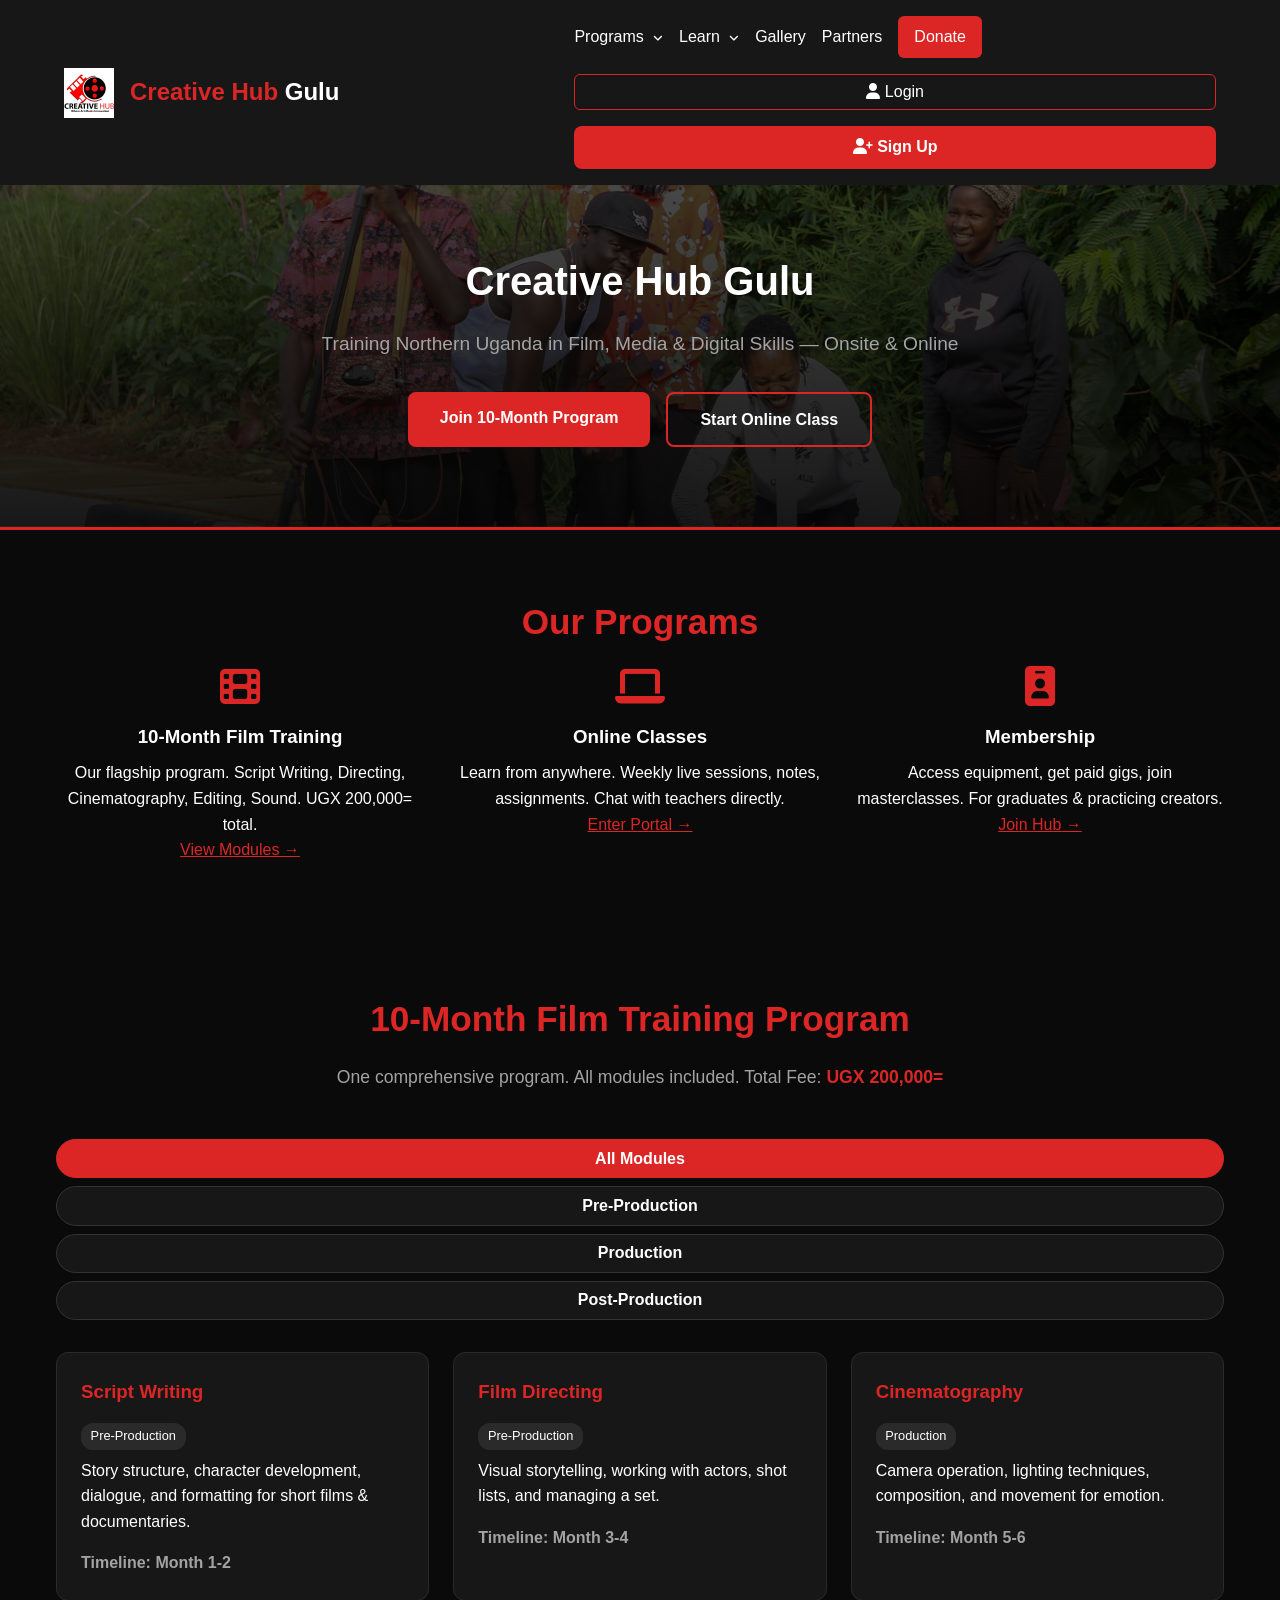
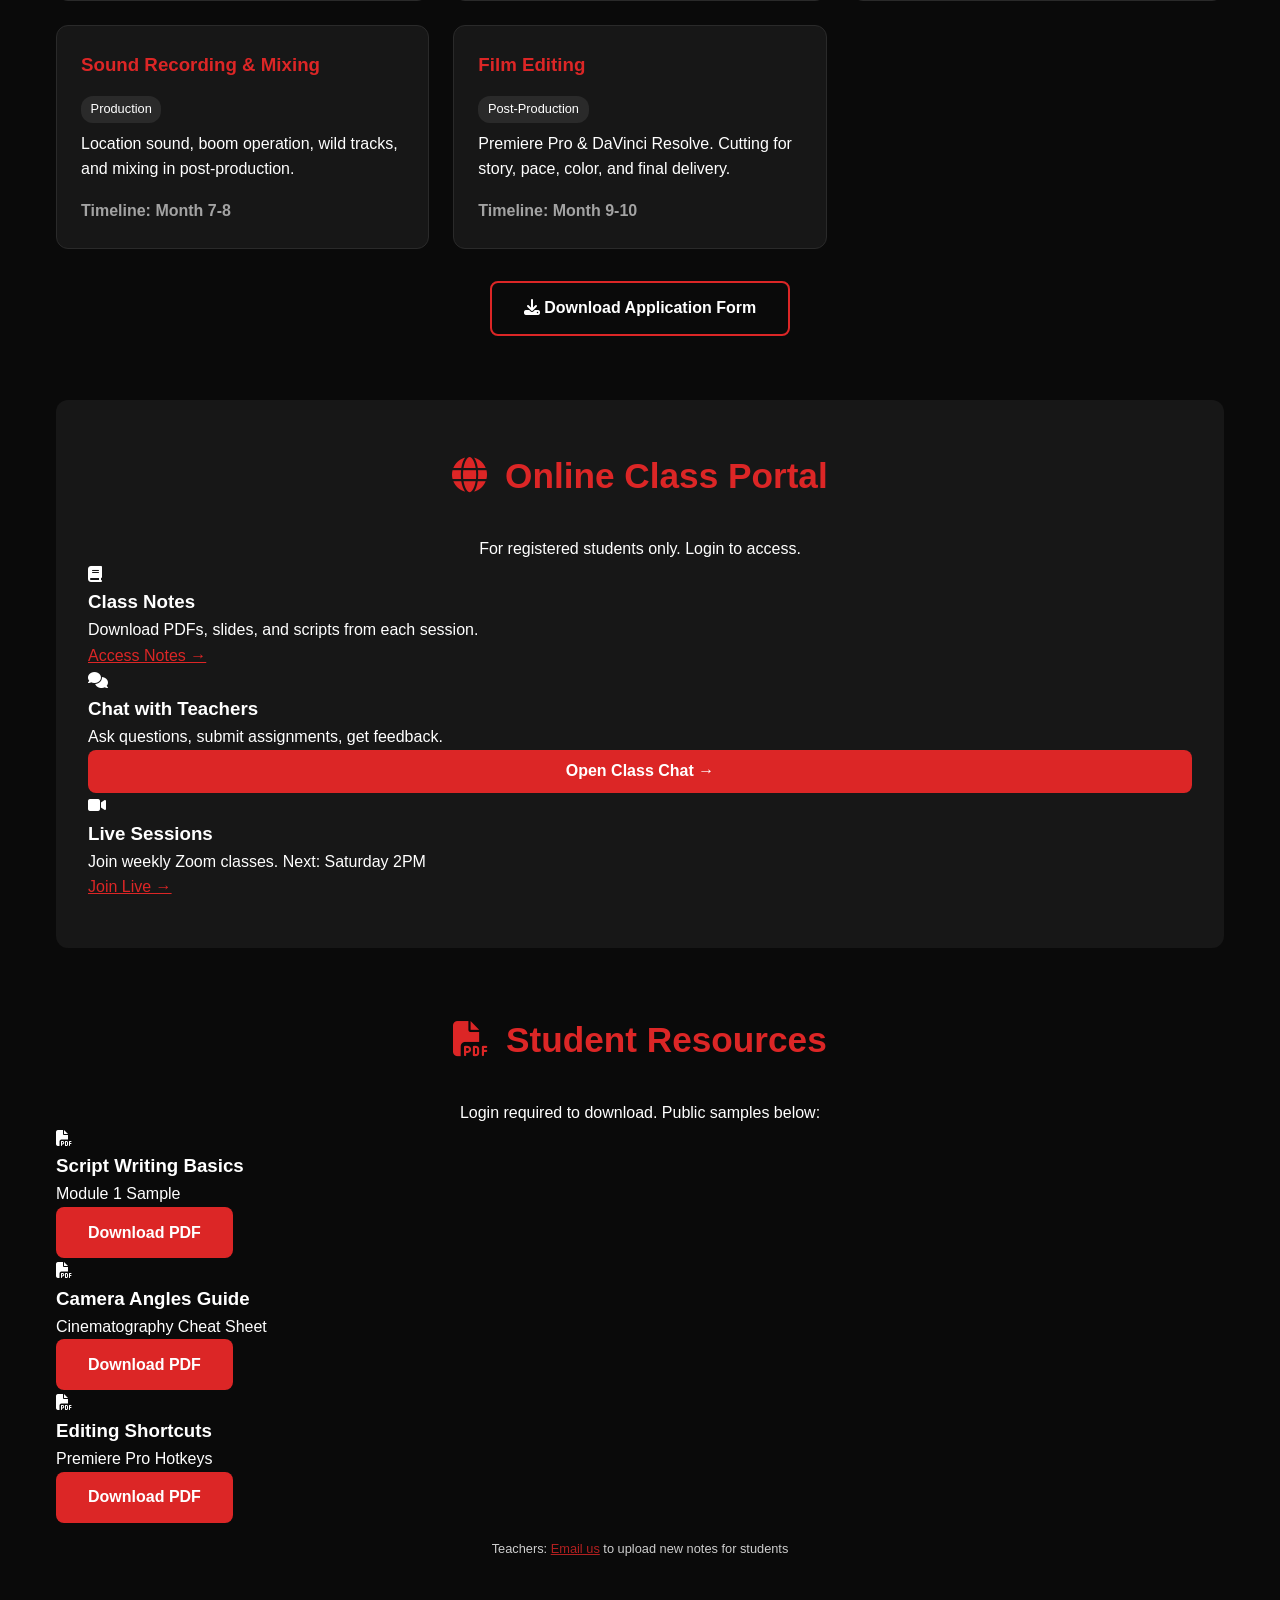
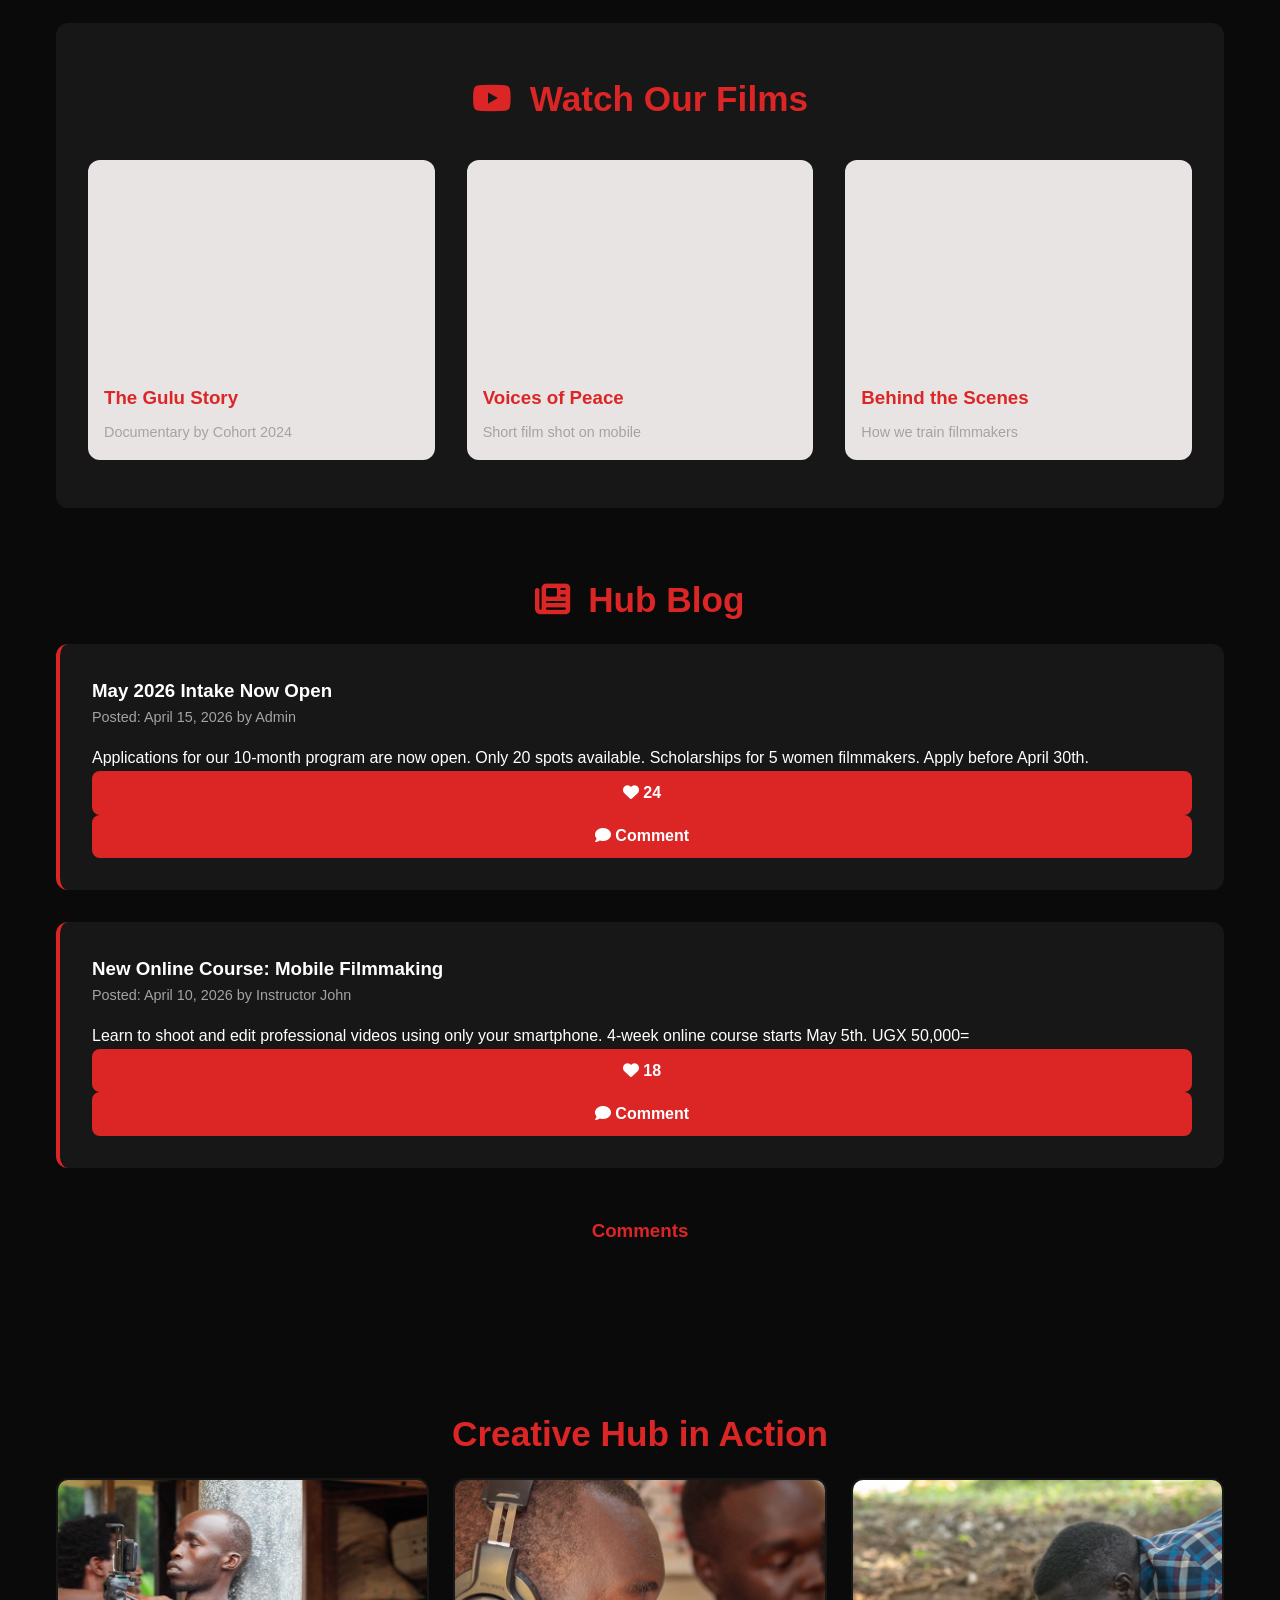
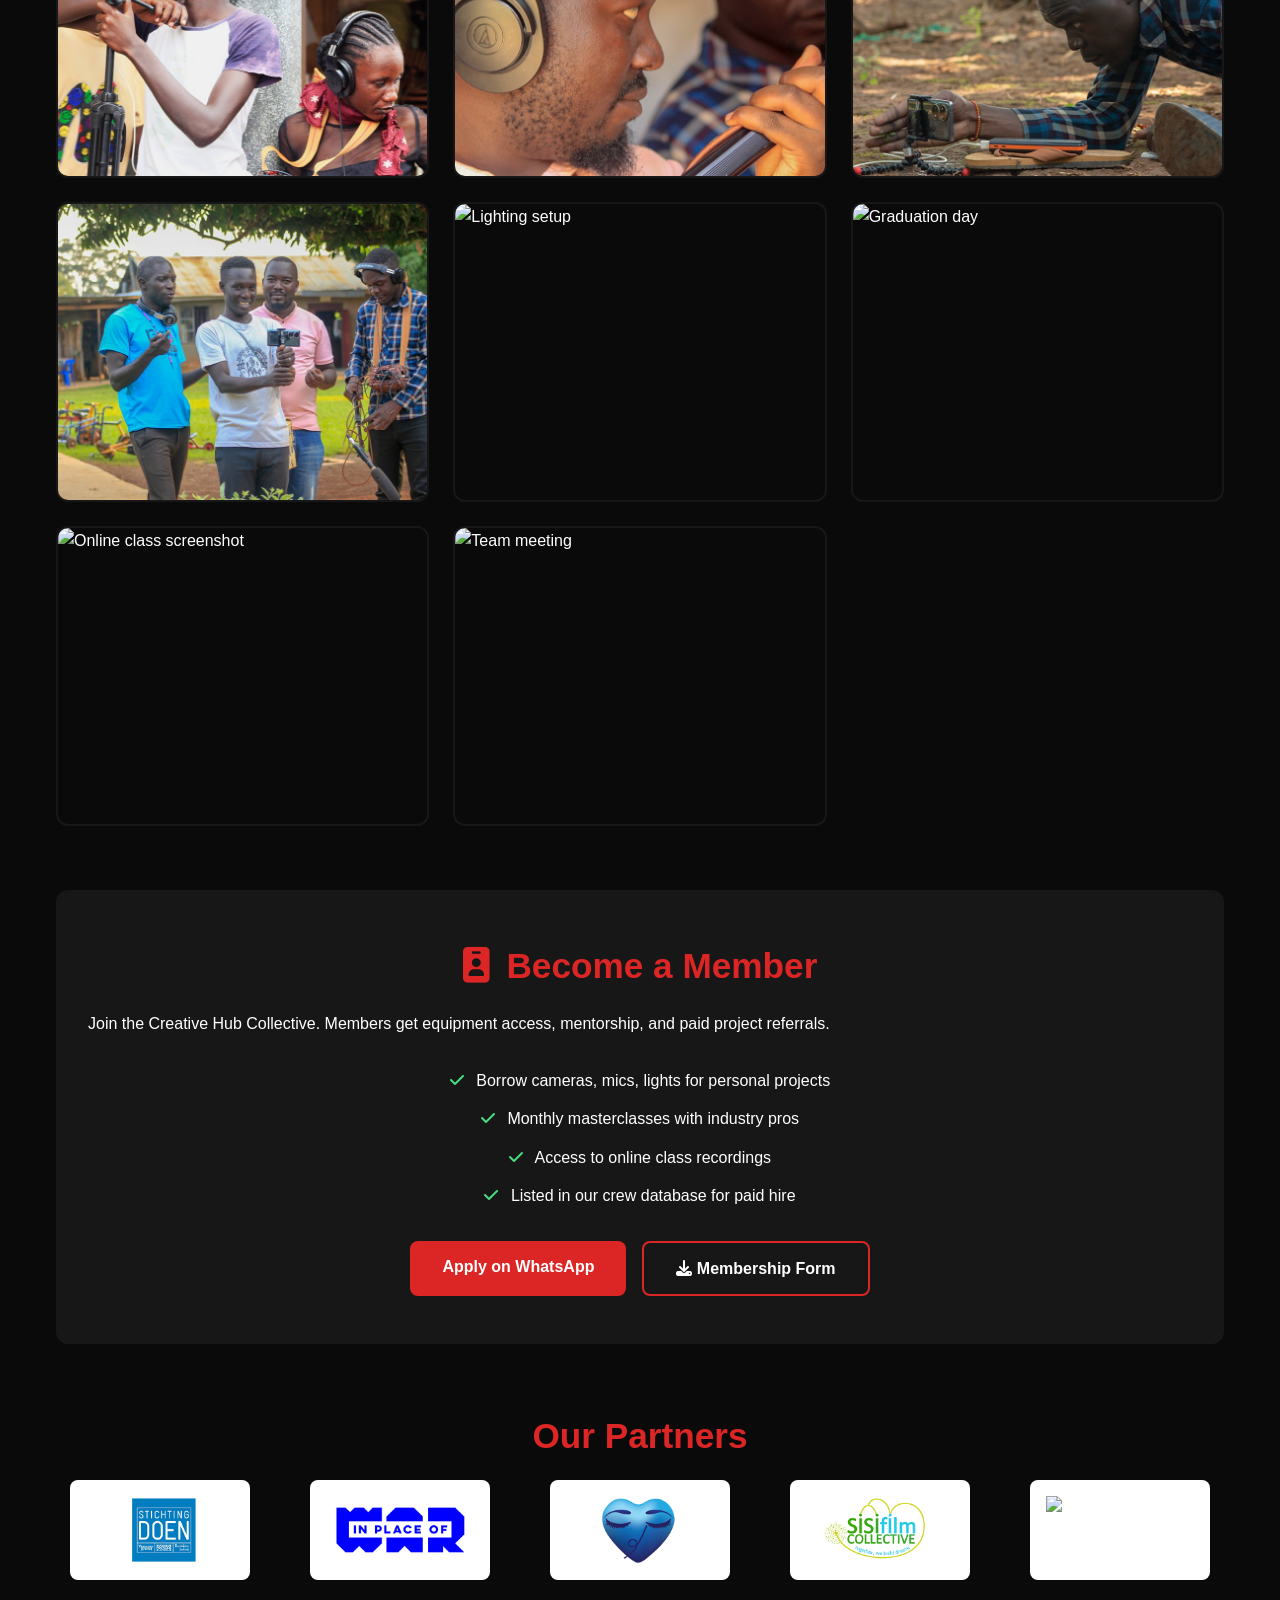
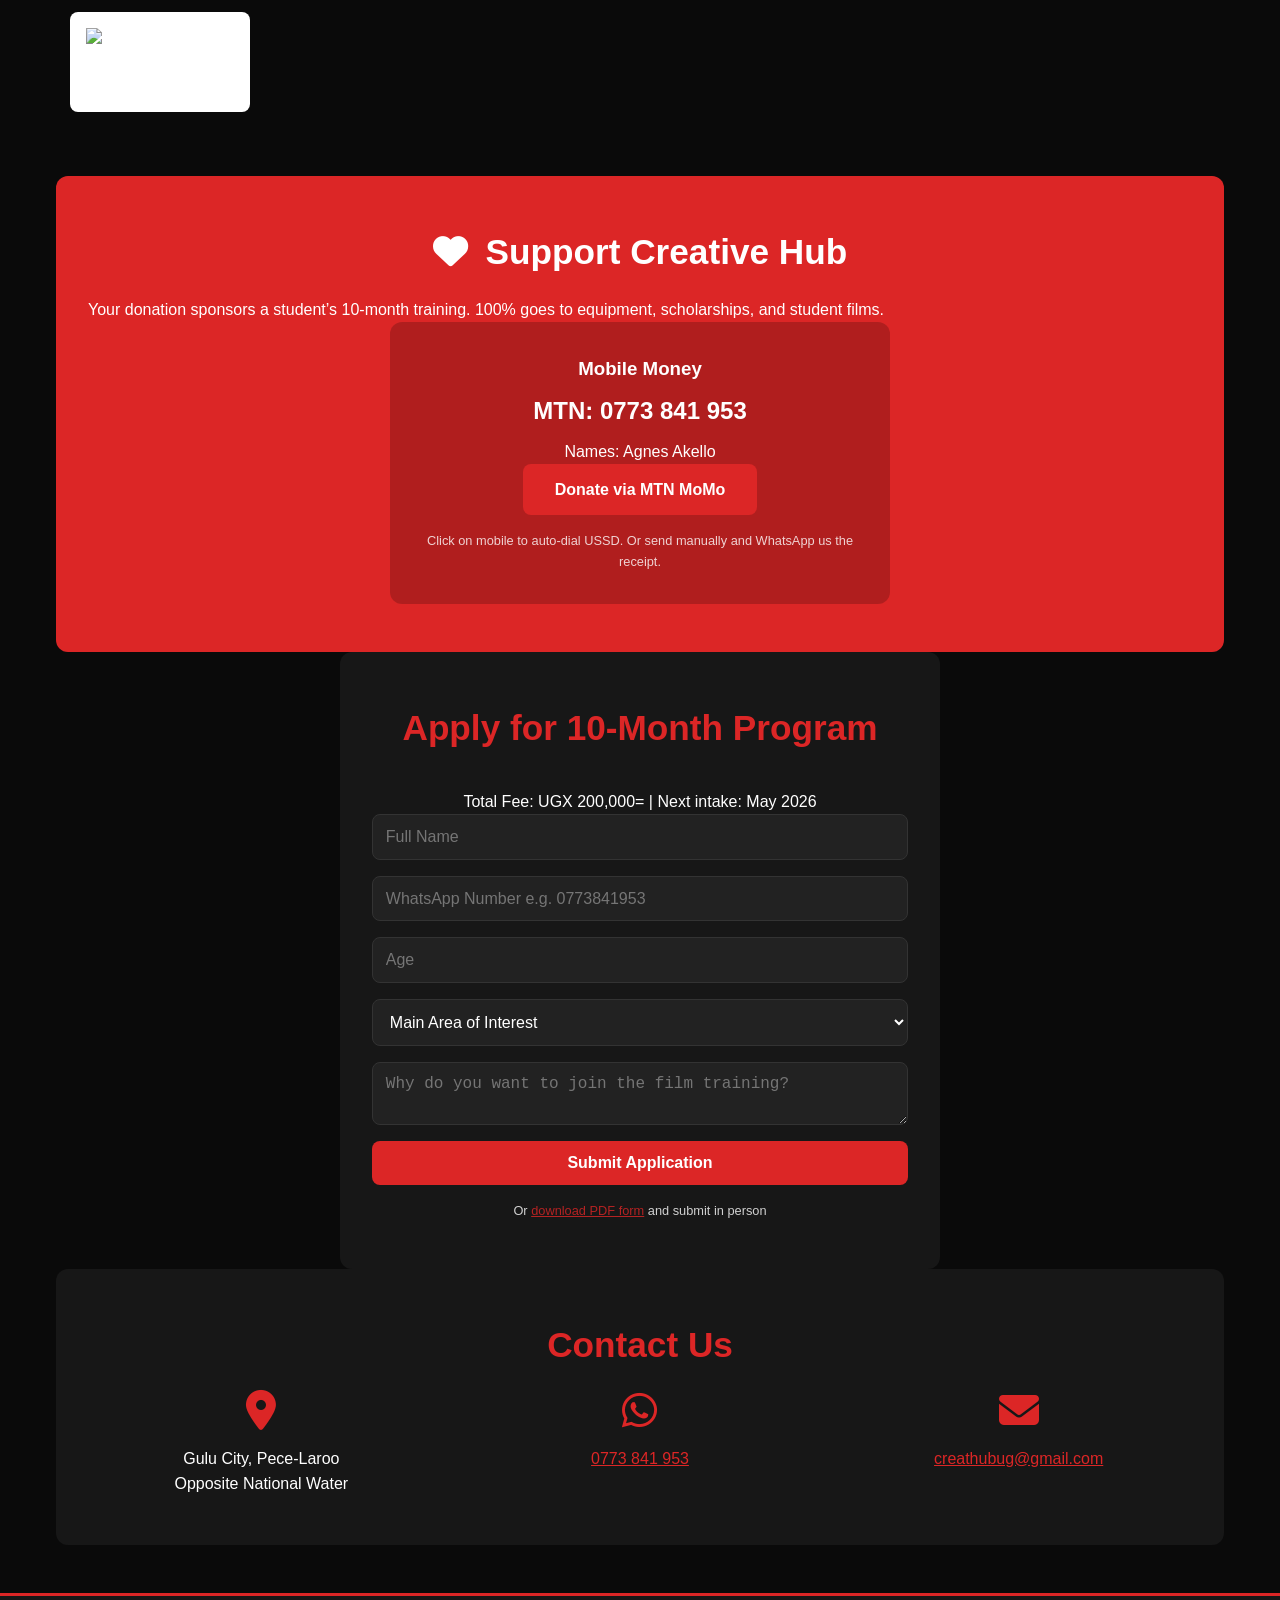
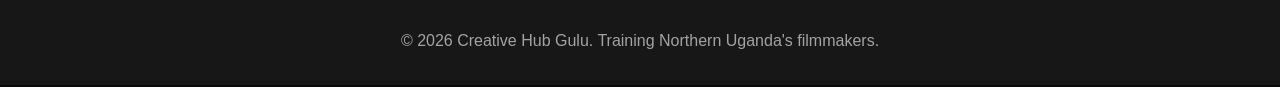
==== index.html @ 02db5a1d "Add files via upload" ====
<!DOCTYPE html>
<html lang="en">
<head>
  <meta charset="UTF-8">
  <meta name="viewport" content="width=device-width, initial-scale=1.0">
  <title>Creative Hub Gulu | Film, Media & Online Training</title>
  <link rel="stylesheet" href="style.css">
  <link rel="stylesheet" href="https://cdnjs.cloudflare.com/ajax/libs/font-awesome/6.5.0/css/all.min.css">
</head>
<body>
  <header>
    <div class="nav-container">
      <div class="logo">
        <img src="logo.png" alt="Creative Hub Logo" id="logo">
        <h1><span>Creative Hub</span> Gulu</h1>
      </div>
      <nav>
        <div class="dropdown">
          <a href="#programs" class="drop-btn">Programs <i class="fa-solid fa-angle-down"></i></a>
          <div class="dropdown-content">
            <a href="#courses">10-Month Film Training</a>
            <a href="#online">Online Classes</a>
            <a href="#membership">Membership</a>
            <a href="#workshops">Weekend Workshops</a>
          </div>
        </div>
        <div class="dropdown">
          <a href="#learn" class="drop-btn">Learn <i class="fa-solid fa-angle-down"></i></a>
          <div class="dropdown-content">
            <a href="#online">Class Portal</a>
            <a href="#notes">Download Notes</a>
            <a href="#films">Watch Films</a>
            <a href="#blog">Blog & News</a>
          </div>
        </div>
        <a href="#gallery">Gallery</a>
        <a href="#partners" join us="drop-btn">Partners <i class="fa-angle-down"</<i></i>
        <a href="#donate" class="donate-btn">Donate</a>
        <button id="loginBtn" class="login-btn"><i class="fa-solid fa-user"></i> Login</button>
        <button id="signupBtn" class="signup-btn"><i class="fa-solid fa-user-plus"></i> Sign Up</button>
      </nav>
    </div>
    <div class="hero">
      <h2>Creative Hub Gulu</h2>
      <p>Training Northern Uganda in Film, Media & Digital Skills — Onsite & Online</p>
      <div class="hero-btns">
        <a href="#courses" class="cta-btn">Join 10-Month Program</a>
        <a href="#online" class="cta-btn-outline">Start Online Class</a>
      </div>
    </div>
  </header>

  <main>
    <section id="programs" class="info-section">
      <h2>Our Programs</h2>
      <div class="about-grid">
        <div class="about-card">
          <i class="fa-solid fa-film"></i>
          <h3>10-Month Film Training</h3>
          <p>Our flagship program. Script Writing, Directing, Cinematography, Editing, Sound. UGX 200,000= total.</p>
          <a href="#courses" class="card-link">View Modules →</a>
        </div>
        <div class="about-card">
          <i class="fa-solid fa-laptop"></i>
          <h3>Online Classes</h3>
          <p>Learn from anywhere. Weekly live sessions, notes, assignments. Chat with teachers directly.</p>
          <a href="#online" class="card-link">Enter Portal →</a>
        </div>
        <div class="about-card">
          <i class="fa-solid fa-id-badge"></i>
          <h3>Membership</h3>
          <p>Access equipment, get paid gigs, join masterclasses. For graduates & practicing creators.</p>
          <a href="#membership" class="card-link">Join Hub →</a>
        </div>
      </div>
    </section>

    <section id="courses">
      <h2>10-Month Film Training Program</h2>
      <p class="program-note">One comprehensive program. All modules included. Total Fee: <strong>UGX 200,000=</strong></p>
      <div class="filter-bar">
        <button class="filter-btn active" data-filter="all">All Modules</button>
        <button class="filter-btn" data-filter="Pre-Production">Pre-Production</button>
        <button class="filter-btn" data-filter="Production">Production</button>
        <button class="filter-btn" data-filter="Post-Production">Post-Production</button>
      </div>
      <div id="coursesGrid" class="gallery"></div>
      <div class="center">
        <a href="application-form.pdf" class="cta-btn-outline" download><i class="fa-solid fa-download"></i> Download Application Form</a>
      </div>
    </section>

    <section id="online" class="info-section dark">
      <h2><i class="fa-solid fa-globe"></i> Online Class Portal</h2>
      <p class="center">For registered students only. Login to access.</p>
      
      <div class="online-grid">
        <div class="online-card">
          <i class="fa-solid fa-book"></i>
          <h3>Class Notes</h3>
          <p>Download PDFs, slides, and scripts from each session.</p>
          <a href="#notes" class="card-link">Access Notes →</a>
        </div>
        <div class="online-card">
          <i class="fa-solid fa-comments"></i>
          <h3>Chat with Teachers</h3>
          <p>Ask questions, submit assignments, get feedback.</p>
          <button id="openChat" class="card-link">Open Class Chat →</button>
        </div>
        <div class="online-card">
          <i class="fa-solid fa-video"></i>
          <h3>Live Sessions</h3>
          <p>Join weekly Zoom classes. Next: Saturday 2PM</p>
          <a href="https://zoom.us/j/YOURMEETINGID" target="_blank" class="card-link">Join Live →</a>
        </div>
      </div>
    </section>

    <section id="notes" class="info-section">
      <h2><i class="fa-solid fa-file-pdf"></i> Student Resources</h2>
      <p class="center">Login required to download. Public samples below:</p>
      <div class="download-grid">
        <div class="download-card">
          <i class="fa-solid fa-file-pdf"></i>
          <h3>Script Writing Basics</h3>
          <p>Module 1 Sample</p>
          <a href="notes/sample-script-writing.pdf" download class="cta-btn">Download PDF</a>
        </div>
        <div class="download-card">
          <i class="fa-solid fa-file-pdf"></i>
          <h3>Camera Angles Guide</h3>
          <p>Cinematography Cheat Sheet</p>
          <a href="notes/camera-angles.pdf" download class="cta-btn">Download PDF</a>
        </div>
        <div class="download-card">
          <i class="fa-solid fa-file-pdf"></i>
          <h3>Editing Shortcuts</h3>
          <p>Premiere Pro Hotkeys</p>
          <a href="notes/editing-shortcuts.pdf" download class="cta-btn">Download PDF</a>
        </div>
      </div>
      <p class="center small">Teachers: <a href="mailto:creathubug@gmail.com">Email us</a> to upload new notes for students</p>
    </section>

    <section id="films" class="info-section dark">
      <h2><i class="fa-brands fa-youtube"></i> Watch Our Films</h2>
      <div class="video-grid">
        <div class="video-card">
          <iframe src="https://www.youtube.com/embed/dQw4w9WgXcQ" title="Student Film 1" frameborder="0" allowfullscreen></iframe>
          <h3>The Gulu Story</h3>
          <p>Documentary by Cohort 2024</p>
        </div>
        <div class="video-card">
          <iframe src="https://www.youtube.com/embed/dQw4w9WgXcQ" title="Student Film 2" frameborder="0" allowfullscreen></iframe>
          <h3>Voices of Peace</h3>
          <p>Short film shot on mobile</p>
        </div>
        <div class="video-card">
          <iframe src="https://www.youtube.com/embed/dQw4w9WgXcQ" title="Student Film 3" frameborder="0" allowfullscreen></iframe>
          <h3>Behind the Scenes</h3>
          <p>How we train filmmakers</p>
        </div>
      </div>
    </section>

    <section id="blog" class="info-section">
      <h2><i class="fa-solid fa-newspaper"></i> Hub Blog</h2>
      <div class="blog-post">
        <h3>May 2026 Intake Now Open</h3>
        <p class="date">Posted: April 15, 2026 by Admin</p>
        <p>Applications for our 10-month program are now open. Only 20 spots available. Scholarships for 5 women filmmakers. Apply before April 30th.</p>
        <div class="post-actions">
          <button class="like-btn"><i class="fa-solid fa-heart"></i> <span>24</span></button>
          <button class="comment-btn"><i class="fa-solid fa-comment"></i> Comment</button>
        </div>
      </div>
      <div class="blog-post">
        <h3>New Online Course: Mobile Filmmaking</h3>
        <p class="date">Posted: April 10, 2026 by Instructor John</p>
        <p>Learn to shoot and edit professional videos using only your smartphone. 4-week online course starts May 5th. UGX 50,000=</p>
        <div class="post-actions">
          <button class="like-btn"><i class="fa-solid fa-heart"></i> <span>18</span></button>
          <button class="comment-btn"><i class="fa-solid fa-comment"></i> Comment</button>
        </div>
      </div>
      
      <h3 class="comments-title">Comments</h3>
      <div id="disqus_thread"></div>
    </section>

    <section id="gallery">
      <h2>Creative Hub in Action</h2>
      <div class="photo-grid">
        <img src="student1.jpg" alt="Students filming in Gulu">
        <img src="student2.jpg" alt="Editing class">
        <img src="student3.jpg" alt="On location shoot">
        <img src="student4.jpg" alt="Sound recording">
        <img src="student5.jpg" alt="Lighting setup">
        <img src="student6.jpg" alt="Graduation day">
        <img src="student7.jpg" alt="Online class screenshot">
        <img src="student8.jpg" alt="Team meeting">
      </div>
    </section>

    <section id="membership" class="info-section dark">
      <h2><i class="fa-solid fa-id-badge"></i> Become a Member</h2>
      <p>Join the Creative Hub Collective. Members get equipment access, mentorship, and paid project referrals.</p>
      <ul class="member-perks">
        <li><i class="fa-solid fa-check"></i> Borrow cameras, mics, lights for personal projects</li>
        <li><i class="fa-solid fa-check"></i> Monthly masterclasses with industry pros</li>
        <li><i class="fa-solid fa-check"></i> Access to online class recordings</li>
        <li><i class="fa-solid fa-check"></i> Listed in our crew database for paid hire</li>
      </ul>
      <div class="hero-btns">
        <a href="https://wa.me/256772123456?text=Hi, I want to become a Creative Hub member" class="cta-btn">Apply on WhatsApp</a>
        <a href="membership-form.pdf" class="cta-btn-outline" download><i class="fa-solid fa-download"></i> Membership Form</a>
      </div>
    </section>

    <section id="partners" class="info-section">
      <h2>Our Partners</h2>
      <div class="partners-grid">
        <img src="partner1.png" alt="Partner Logo 1">
        <img src="partner2.png" alt="Partner Logo 2">
        <img src="partner3.png" alt="Partner Logo 3">
        <img src="partner4.png" alt="Partner Logo 4">
        <img src="partner5.png" alt="Partner Logo 5">
        <img src="partner6.png" alt="Partner Logo 6">
      </div>
    </section>

    <section id="donate" class="info-section red">
      <h2><i class="fa-solid fa-heart"></i> Support Creative Hub</h2>
      <p>Your donation sponsors a student’s 10-month training. 100% goes to equipment, scholarships, and student films.</p>
      <div class="donate-box">
        <h3>Mobile Money</h3>
        <p class="momo-number">MTN: 0773 841 953</p>
            <p>Names: Agnes Akello</p>
        <a href="tel:*165*1*0772123456#" class="cta-btn">Donate via MTN MoMo</a>
        <p class="small">Click on mobile to auto-dial USSD. Or send manually and WhatsApp us the receipt.</p>
      </div>
    </section>

    <section id="register" class="register-section">
      <h2>Apply for 10-Month Program</h2>
      <p class="center">Total Fee: UGX 200,000= | Next intake: May 2026</p>
      <form id="registerForm" action="https://formspree.io/f/YOUR_ID" method="POST">
        <input type="text" name="name" placeholder="Full Name" required>
        <input type="tel" name="phone" placeholder="WhatsApp Number e.g. 0773841953" required>
        <input type="number" name="age" placeholder="Age" min="16" max="40" required>
        <select name="interest" required>
          <option value="">Main Area of Interest</option>
          <option value="Script Writing">Script Writing</option>
          <option value="Film Directing">Film Directing</option>
          <option value="Cinematography">Cinematography</option>
          <option value="Film Editing">Film Editing</option>
          <option value="Sound Recording & Mixing">Sound Recording & Mixing</option>
        </select>
        <textarea name="message" placeholder="Why do you want to join the film training?"></textarea>
        <button type="submit">Submit Application</button>
      </form>
      <p id="formMessage"></p>
      <p class="center small">Or <a href="application-form.pdf" download>download PDF form</a> and submit in person</p>
    </section>

    <section id="contact" class="info-section dark">
      <h2>Contact Us</h2>
      <div class="contact-grid">
        <div>
          <i class="fa-solid fa-location-dot"></i>
          <p>Gulu City, Pece-Laroo<br>Opposite National Water</p>
        </div>
        <div>
          <i class="fa-brands fa-whatsapp"></i>
          <p><a href="https://wa.me/256772123456">0773 841 953</a></p>
        </div>
        <div>
          <i class="fa-solid fa-envelope"></i>
          <p><a href="mailto:creathubug@gmail.com">creathubug@gmail.com</a></p>
        </div>
      </div>
    </section>
  </main>

  <footer>
    <p>© 2026 Creative Hub Gulu. Training Northern Uganda's filmmakers.</p>
  </footer>

  <!-- Login Modal -->
  <div id="loginModal" class="modal">
    <div class="modal-content">
      <span class="close">&times;</span>
      <h2>Member Login</h2>
      <p>Login to access member resources, equipment booking, and exclusive masterclasses.</p>
      <button id="auth0Login" class="cta-btn">Login / Sign Up with Email</button>
      <p class="small">Powered by Auth0. We never see your password.</p>
    </div>
  </div>

  <script src="script.js"></script>
  <script>
    // Disqus Comments - Replace 'your-disqus-shortname' with yours
    var disqus_config = function () {
      this.page.url = window.location.href;
      this.page.identifier = 'creativehubgulu-blog';
    };
    (function() {
      var d = document, s = d.createElement('script');
      s.src = 'https://your-disqus-shortname.disqus.com/embed.js';
      s.setAttribute('data-timestamp', +new Date());
      (d.head || d.body).appendChild(s);
    })();
  </script>
</body>
</html>
---- style.css ----
:root {
  --red: #dc2626;
  --black: #0a0a0a;
  --dark: #171717;
  --white: #ffffff;
  --gray: #a3a3a3;
}

* {
  margin: 0;
  padding: 0;
  box-sizing: border-box;
  scroll-behavior: smooth;
}

body {
  background: var(--black);
  color: var(--white);
  font-family: 'Segoe UI', Arial, sans-serif;
  line-height: 1.6;
}

header {
  background: var(--dark);
  border-bottom: 3px solid var(--red);
}

.nav-container {
  display: flex;
  justify-content: space-between;
  align-items: center;
  padding: 1rem 5%;
  max-width: 1400px;
  margin: 0 auto;
  flex-wrap: wrap;
}

.logo {
  display: flex;
  align-items: center;
  gap: 1rem;
}

.logo img {
  height: 50px;
  width: 50px;
  object-fit: contain;
}

.logo h1 {
  font-size: 1.5rem;
}

.logo h1 span {
  color: var(--red);
}

nav {
  display: flex;
  gap: 1rem;
  align-items: center;
  flex-wrap: wrap;
}

nav a, .login-btn {
  color: var(--white);
  text-decoration: none;
  font-weight: 500;
  transition: 0.2s;
  background: none;
  border: none;
  font-size: 1rem;
  cursor: pointer;
}

nav a:hover, .login-btn:hover {
  color: var(--red);
}

.donate-btn {
  background: var(--red);
  padding: 0.5rem 1rem;
  border-radius: 6px;
}

.donate-btn:hover {
  background: #b91c1c;
  color: var(--white);
}

.login-btn {
  border: 1px solid var(--red);
  padding: 0.5rem 1rem;
  border-radius: 6px;
}

.dropdown {
  position: relative;
  display: inline-block;
}

.drop-btn i {
  font-size: 0.7rem;
  margin-left: 0.3rem;
}

.dropdown-content {
  display: none;
  position: absolute;
  background: var(--dark);
  min-width: 220px;
  box-shadow: 0 8px 16px rgba(0,0,0,0.3);
  border: 1px solid var(--red);
  border-radius: 8px;
  z-index: 10;
  top: 100%;
  left: 0;
  margin-top: 0.5rem;
}

.dropdown-content a {
  color: var(--white);
  padding: 12px 16px;
  text-decoration: none;
  display: block;
  text-align: left;
  font-weight: normal;
}

.dropdown-content a:hover {
  background: var(--red);
  color: var(--white);
}

.dropdown:hover .dropdown-content {
  display: block;
}

.hero {
  text-align: center;
  padding: 4rem 1rem 5rem;
  background: linear-gradient(rgba(0,0,0,0.7), rgba(0,0,0,0.9)), url('hero-bg.jpg');
  background-size: cover;
  background-position: center;
}

.hero h2 {
  font-size: 2.5rem;
  margin-bottom: 1rem;
  max-width: 800px;
  margin-left: auto;
  margin-right: auto;
}

.hero p {
  color: var(--gray);
  font-size: 1.2rem;
  margin-bottom: 2rem;
}

.hero-btns {
  display: flex;
  gap: 1rem;
  justify-content: center;
  flex-wrap: wrap;
}

.cta-btn, .cta-btn-outline {
  padding: 0.8rem 2rem;
  border-radius: 8px;
  text-decoration: none;
  font-weight: bold;
  display: inline-block;
  transition: 0.2s;
  border: none;
  cursor: pointer;
}

.cta-btn {
  background: var(--red);
  color: var(--white);
}

.cta-btn:hover {
  background: #b91c1c;
  transform: translateY(-2px);
}

.cta-btn-outline {
  background: transparent;
  color: var(--white);
  border: 2px solid var(--red);
}

.cta-btn-outline:hover {
  background: var(--red);
  color: var(--white);
}

main {
  max-width: 1200px;
  margin: 0 auto;
  padding: 0 1rem;
}

section {
  padding: 4rem 0;
}

section h2 {
  text-align: center;
  font-size: 2.2rem;
  margin-bottom: 1rem;
  color: var(--red);
}

section h2 i {
  margin-right: 0.5rem;
}

.program-note {
  text-align: center;
  color: var(--gray);
  margin-bottom: 3rem;
  font-size: 1.1rem;
}

.program-note strong {
  color: var(--red);
}

.filter-bar {
  display: flex;
  justify-content: center;
  gap: 0.5rem;
  margin-bottom: 2rem;
  flex-wrap: wrap;
}

.filter-btn {
  background: var(--dark);
  color: var(--white);
  border: 1px solid #333;
  padding: 0.6rem 1.2rem;
  border-radius: 20px;
  cursor: pointer;
  transition: 0.2s;
}

.filter-btn:hover, .filter-btn.active {
  background: var(--red);
  border-color: var(--red);
}

.gallery {
  display: grid;
  grid-template-columns: repeat(auto-fill, minmax(280px, 1fr));
  gap: 1.5rem;
}

.card {
  background: var(--dark);
  padding: 1.5rem;
  border-radius: 12px;
  border: 1px solid #2a2a2a;
  transition: 0.2s;
}

.card:hover {
  transform: translateY(-4px);
  border-color: var(--red);
}

.card h3 {
  color: var(--red);
  margin-bottom: 0.5rem;
}

.card .tag {
  display: inline-block;
  background: #2a2a2a;
  padding: 0.2rem 0.6rem;
  border-radius: 12px;
  font-size: 0.8rem;
  margin: 0.5rem 0;
}

.card .duration {
  font-weight: bold;
  color: var(--gray);
  margin-top: 1rem;
}

.info-section.dark {
  background: var(--dark);
  border-radius: 12px;
  padding: 3rem 2rem;
}

.info-section.red {
  background: var(--red);
  border-radius: 12px;
  padding: 3rem 2rem;
}

.info-section.red h2, .info-section.red p {
  color: var(--white);
}

.about-grid, .contact-grid {
  display: grid;
  grid-template-columns: repeat(auto-fit, minmax(250px, 1fr));
  gap: 2rem;
  text-align: center;
}

.about-card i, .contact-grid i {
  font-size: 2.5rem;
  color: var(--red);
  margin-bottom: 1rem;
}

.info-section.red .about-card i {
  color: var(--white);
}

.about-card h3 {
  margin-bottom: 0.5rem;
}

.member-perks {
  list-style: none;
  max-width: 500px;
  margin: 2rem auto;
  text-align: center;
}

.member-perks li {
  margin-bottom: 0.8rem;
}

.member-perks i {
  color: #4ade80;
  margin-right: 0.5rem;
}

.center {
  text-align: center;
  margin-top: 2rem;
}

/* FIXED: Centered photo grid */
.photo-grid {
  display: grid;
  grid-template-columns: repeat(auto-fit, minmax(300px, 1fr));
  gap: 1.5rem;
  justify-items: center;
}

.photo-grid img {
  width: 100%;
  max-width: 400px;
  height: 300px;
  object-fit: cover;
  border-radius: 12px;
  border: 2px solid var(--dark);
  transition: 0.3s;
}

.photo-grid img:hover {
  transform: scale(1.03);
  border-color: var(--red);
}

/* FIXED: Centered partner logos */
.partners-grid {
  display: grid;
  grid-template-columns: repeat(auto-fit, minmax(180px, 1fr));
  gap: 2rem;
  justify-items: center;
  align-items: center;
}

.partners-grid img {
  width: 100%;
  max-width: 180px;
  height: 100px;
  object-fit: contain;
  background: var(--white);
  padding: 1rem;
  border-radius: 8px;
  transition: 0.3s;
}

.partners-grid img:hover {
  transform: scale(1.05);
}

/* Video Gallery */
.video-grid {
  display: grid;
  grid-template-columns: repeat(auto-fit, minmax(320px, 1fr));
  gap: 2rem;
  margin-top: 2rem;
}

.video-card {
  background: #e9e4e4;
  border-radius: 12px;
  overflow: hidden;
}

.video-card iframe {
  width: 100%;
  height: 200px;
  border: var(--red);
}

.video-card h3 {
  padding: 1rem 1rem 0.5rem;
  color: var(--red);
}

.video-card p {
  padding: 0 1rem 1rem;
  color: var(--gray);
  font-size: 0.9rem;
}

/* Blog */
.blog-post {
  background: var(--dark);
  padding: 2rem;
  border-radius: 12px;
  margin-bottom: 2rem;
  border-left: 4px solid var(--red);
}

.blog-post .date {
  color: var(--gray);
  font-size: 0.9rem;
  margin-bottom: 1rem;
}

.comments-title {
  text-align: center;
  margin: 3rem 0 2rem;
  color: var(--red);
}

.donate-box {
  background: rgba(0,0,0,0.2);
  padding: 2rem;
  border-radius: 12px;
  max-width: 500px;
  margin: 0 auto;
  text-align: center;
}

.momo-number {
  font-size: 1.5rem;
  font-weight: bold;
  margin: 0.5rem 0;
}

.small {
  font-size: 0.8rem;
  margin-top: 1rem;
  opacity: 0.8;
}

.register-section {
  background: var(--dark);
  padding: 3rem 2rem;
  border-radius: 12px;
  max-width: 600px;
  margin: 0 auto;
}

form {
  display: flex;
  flex-direction: column;
  gap: 1rem;
}

input, select, textarea, button {
  padding: 0.8rem;
  border-radius: 8px;
  border: 1px solid #333;
  background: #222;
  color: var(--white);
  font-size: 1rem;
  width: 100%;
}

input:focus, select:focus, textarea:focus {
  outline: none;
  border-color: var(--red);
}

button {
  background: var(--red);
  border: none;
  font-weight: bold;
  cursor: pointer;
  transition: 0.2s;
}

button:hover {
  background: #b91c1c;
}

#formMessage {
  text-align: center;
  margin-top: 1rem;
  font-weight: bold;
}

footer {
  text-align: center;
  padding: 2rem;
  background: var(--dark);
  color: var(--gray);
  margin-top: 3rem;
  border-top: 3px solid var(--red);
}

a {
  color: var(--red);
}

/* Modal for Login */
.modal {
  display: none;
  position: fixed;
  z-index: 100;
  left: 0;
  top: 0;
  width: 100%;
  height: 100%;
  background: rgba(0,0,0,0.8);
}

.modal-content {
  background: var(--dark);
  margin: 10% auto;
  padding: 2rem;
  border: 2px solid var(--red);
  border-radius: 12px;
  width: 90%;
  max-width: 500px;
  text-align: center;
}

.close {
  color: var(--gray);
  float: right;
  font-size: 2rem;
  font-weight: bold;
  cursor: pointer;
}

.close:hover {
  color: var(--red);
}

@media (max-width: 768px) {
  .nav-container { flex-direction: column; gap: 1rem; }
  .hero h2 { font-size: 1.8rem; }
  nav { justify-content: center; }
  section { padding: 2.5rem 0; }
  .dropdown-content { position: static; border: none; box-shadow: none; margin-top: 0; background: #222; }
  .dropdown:hover .dropdown-content { display: none; }
  .hero-btns { flex-direction: column; }
}
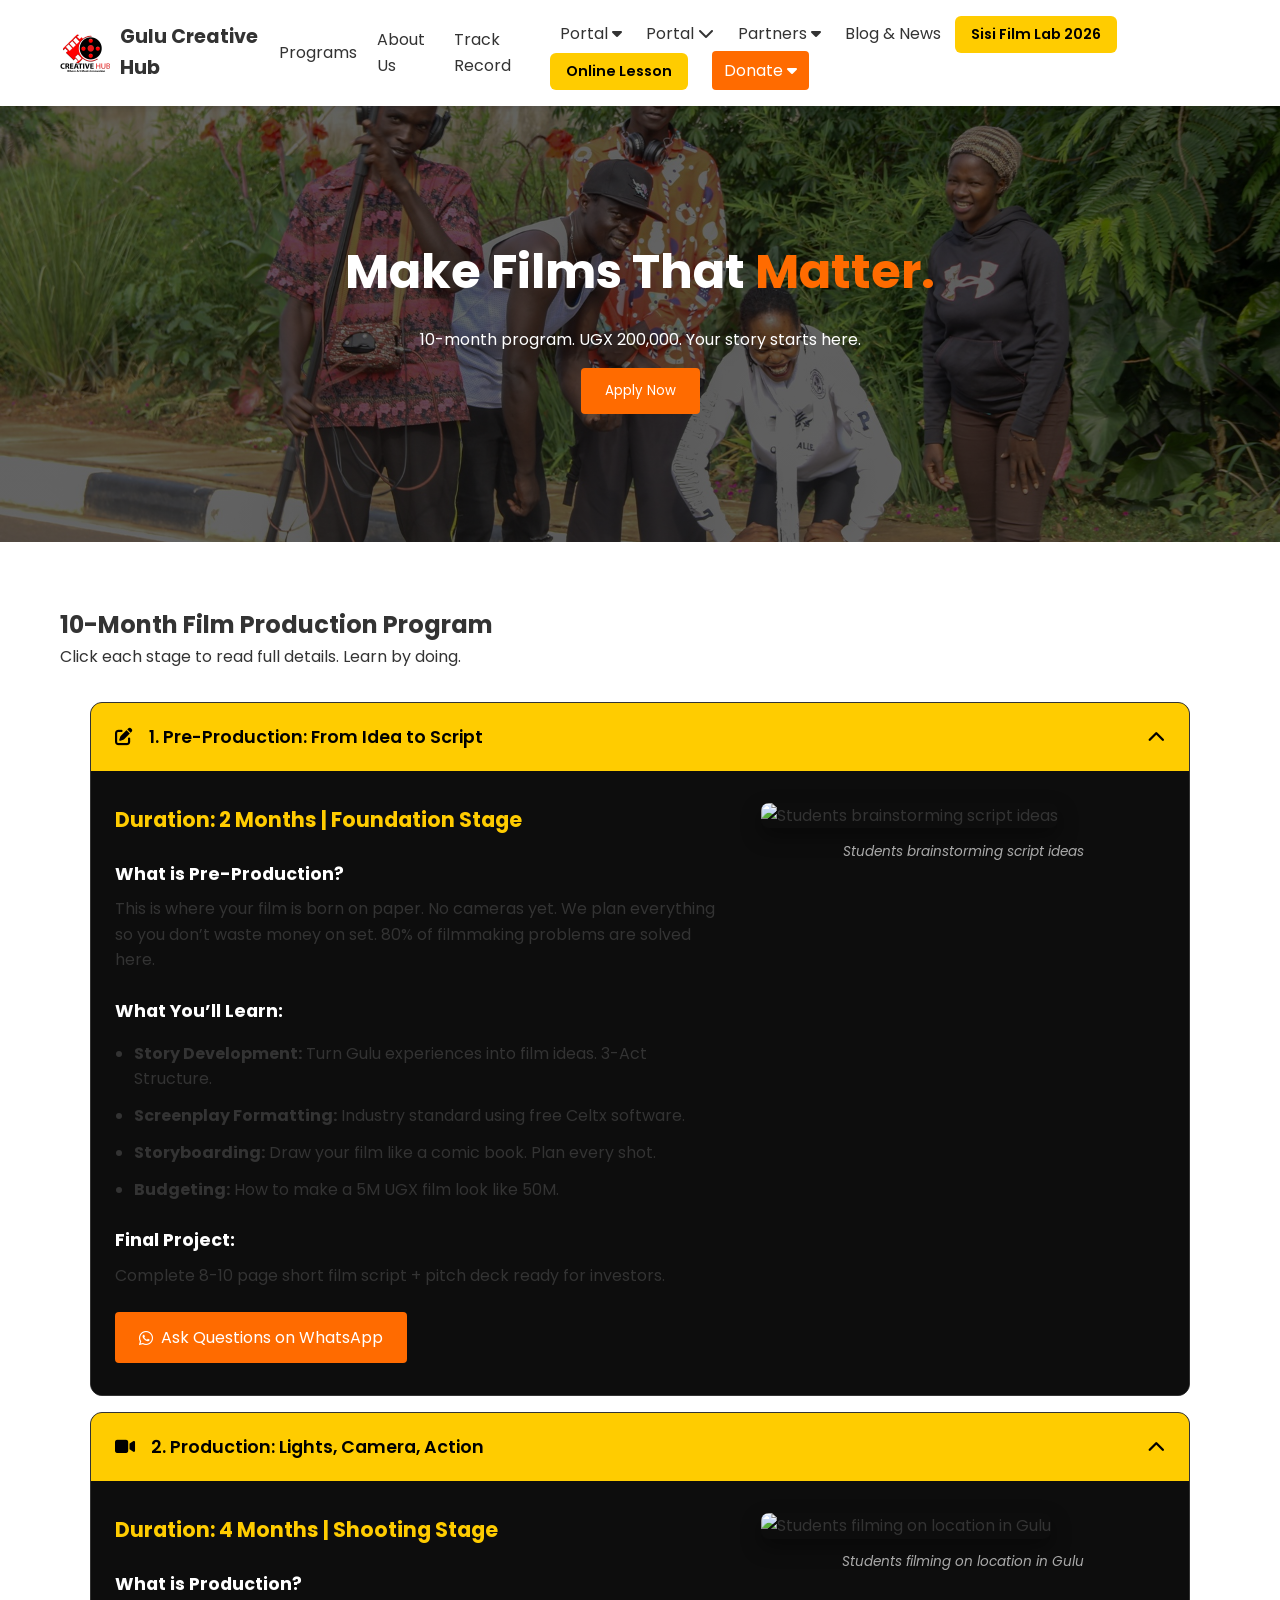
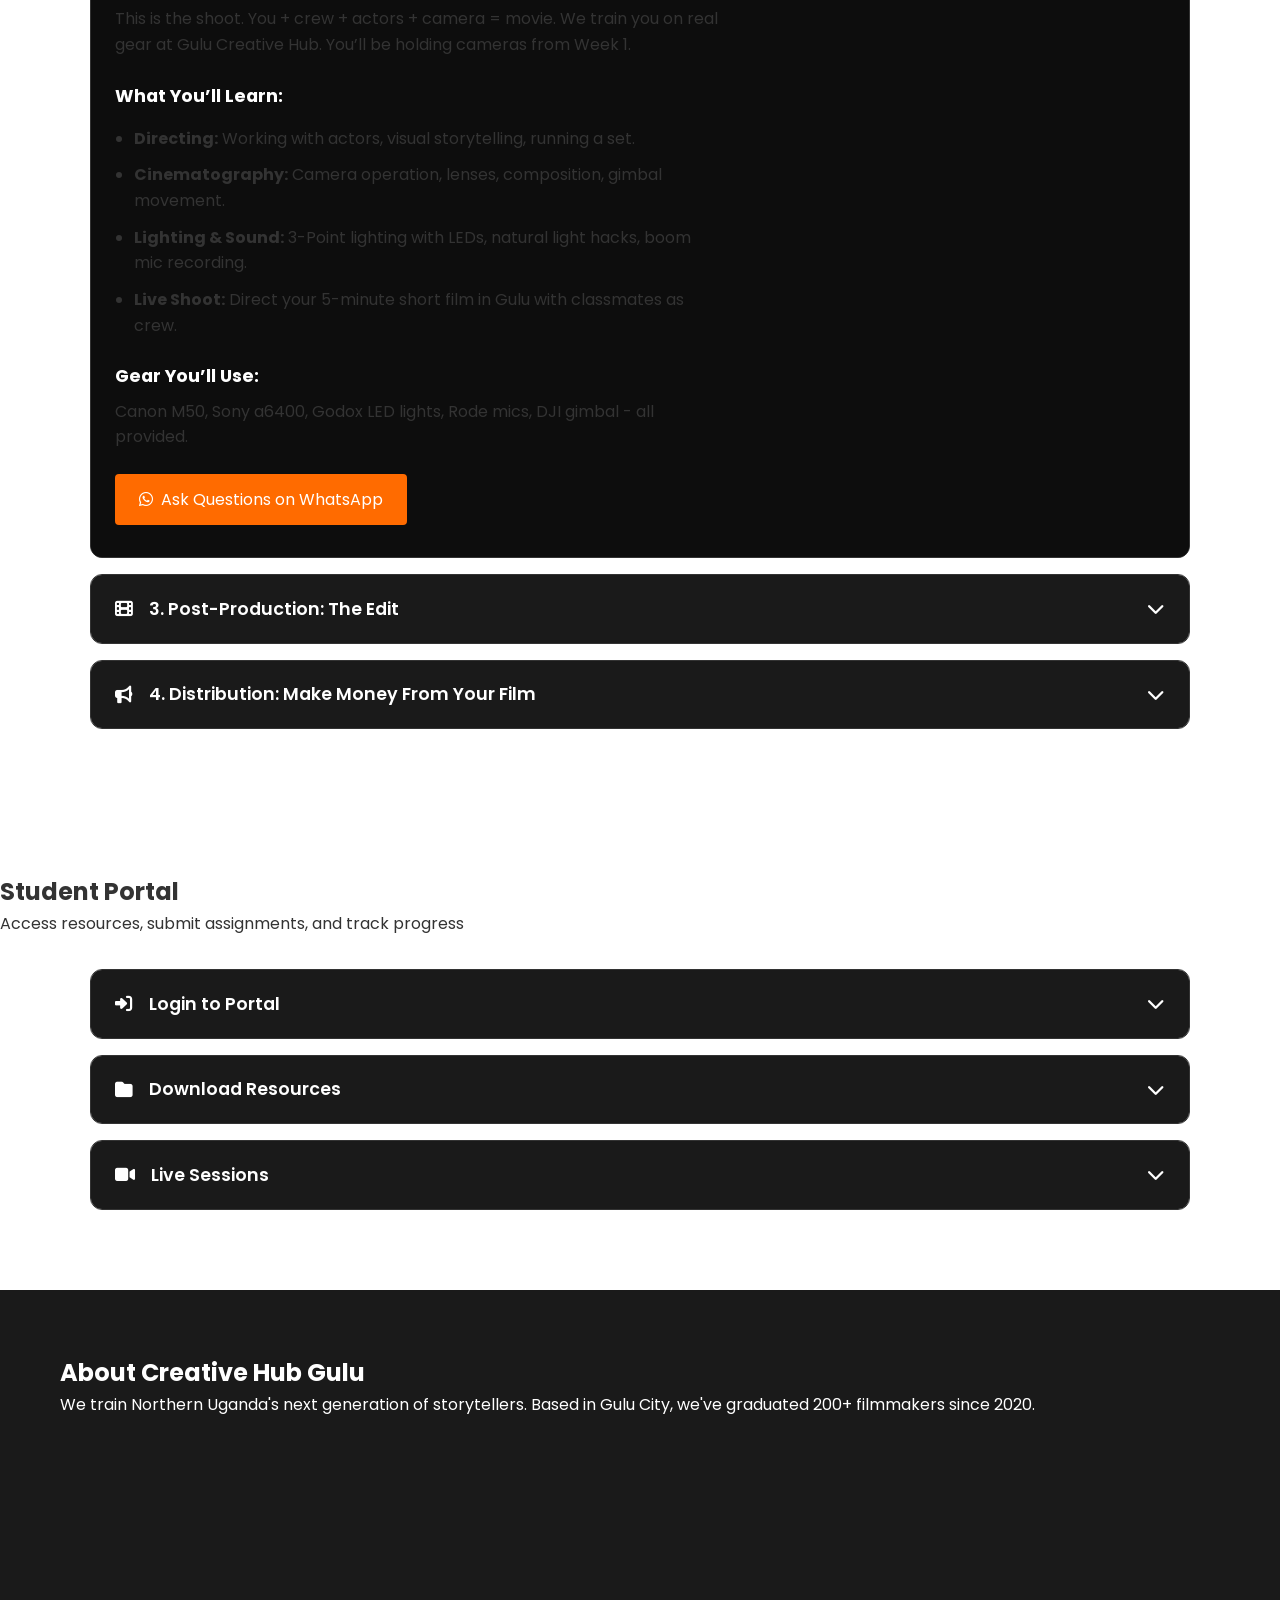
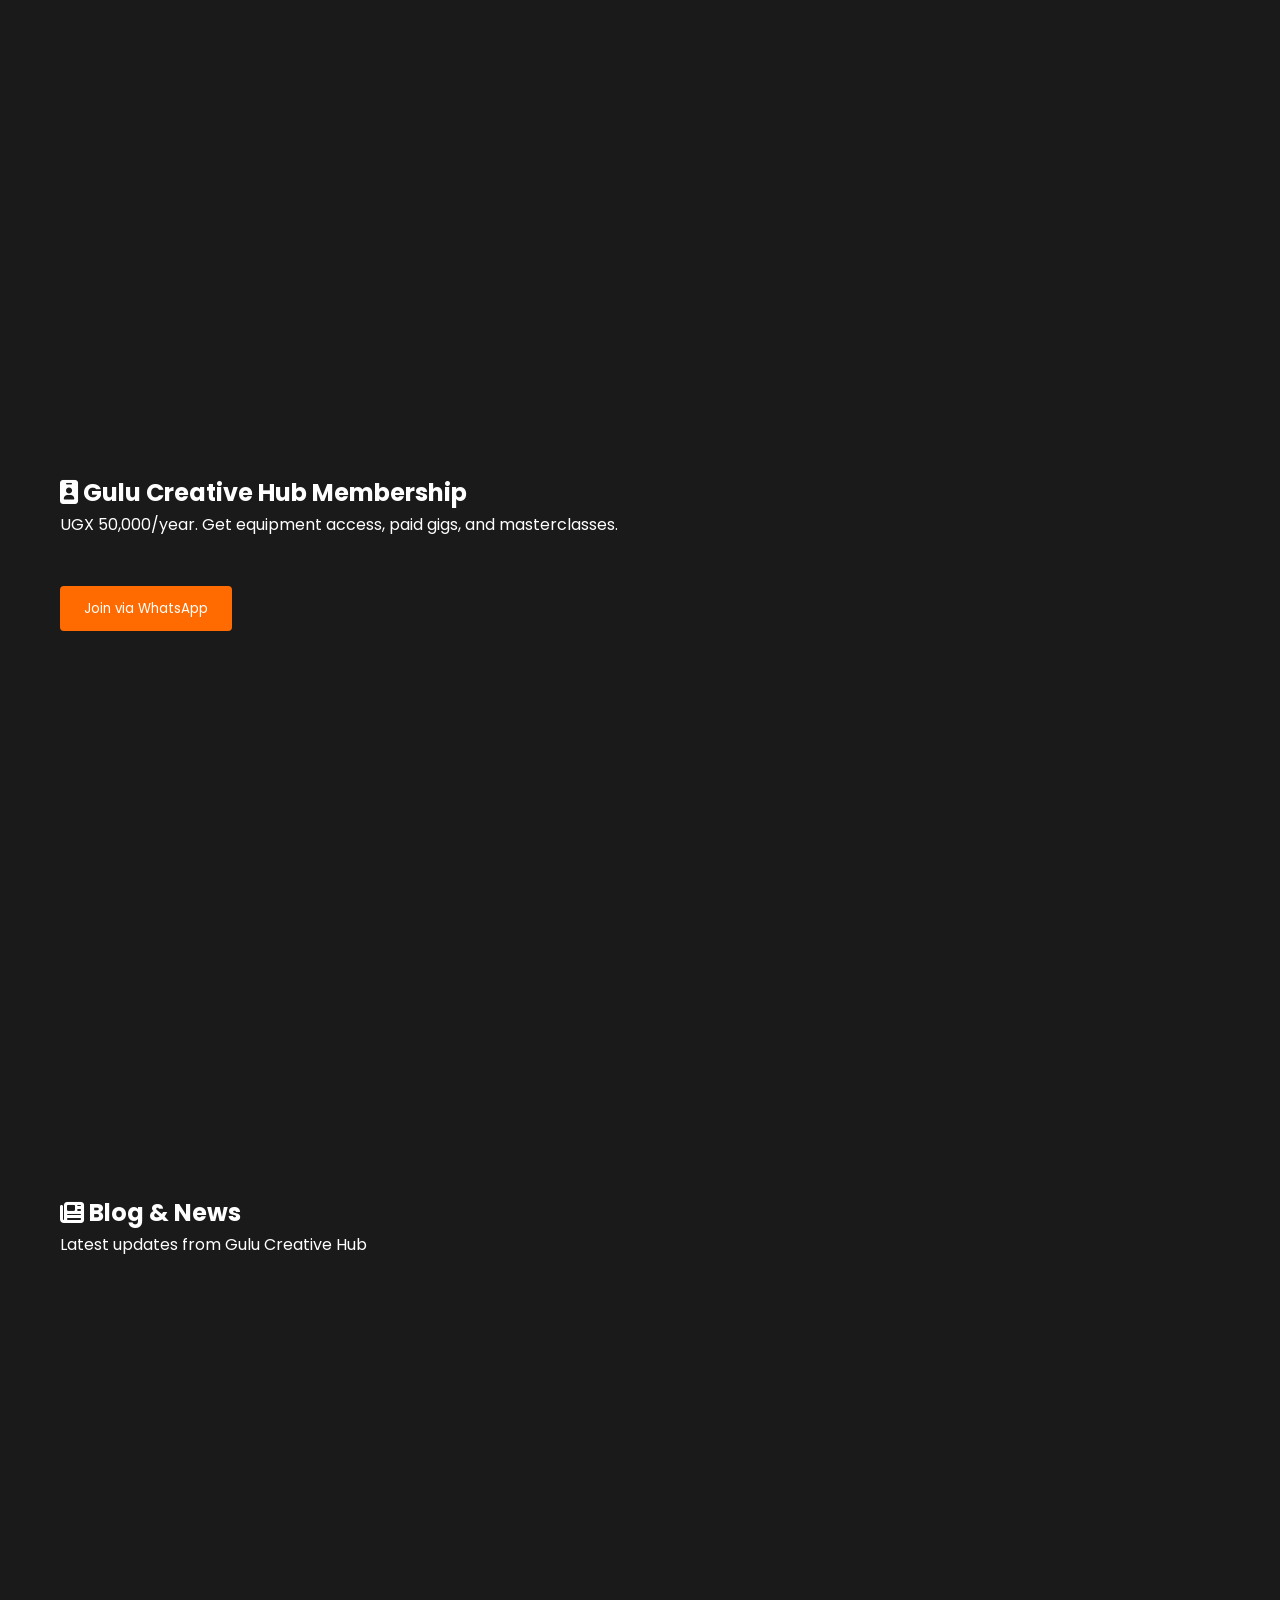
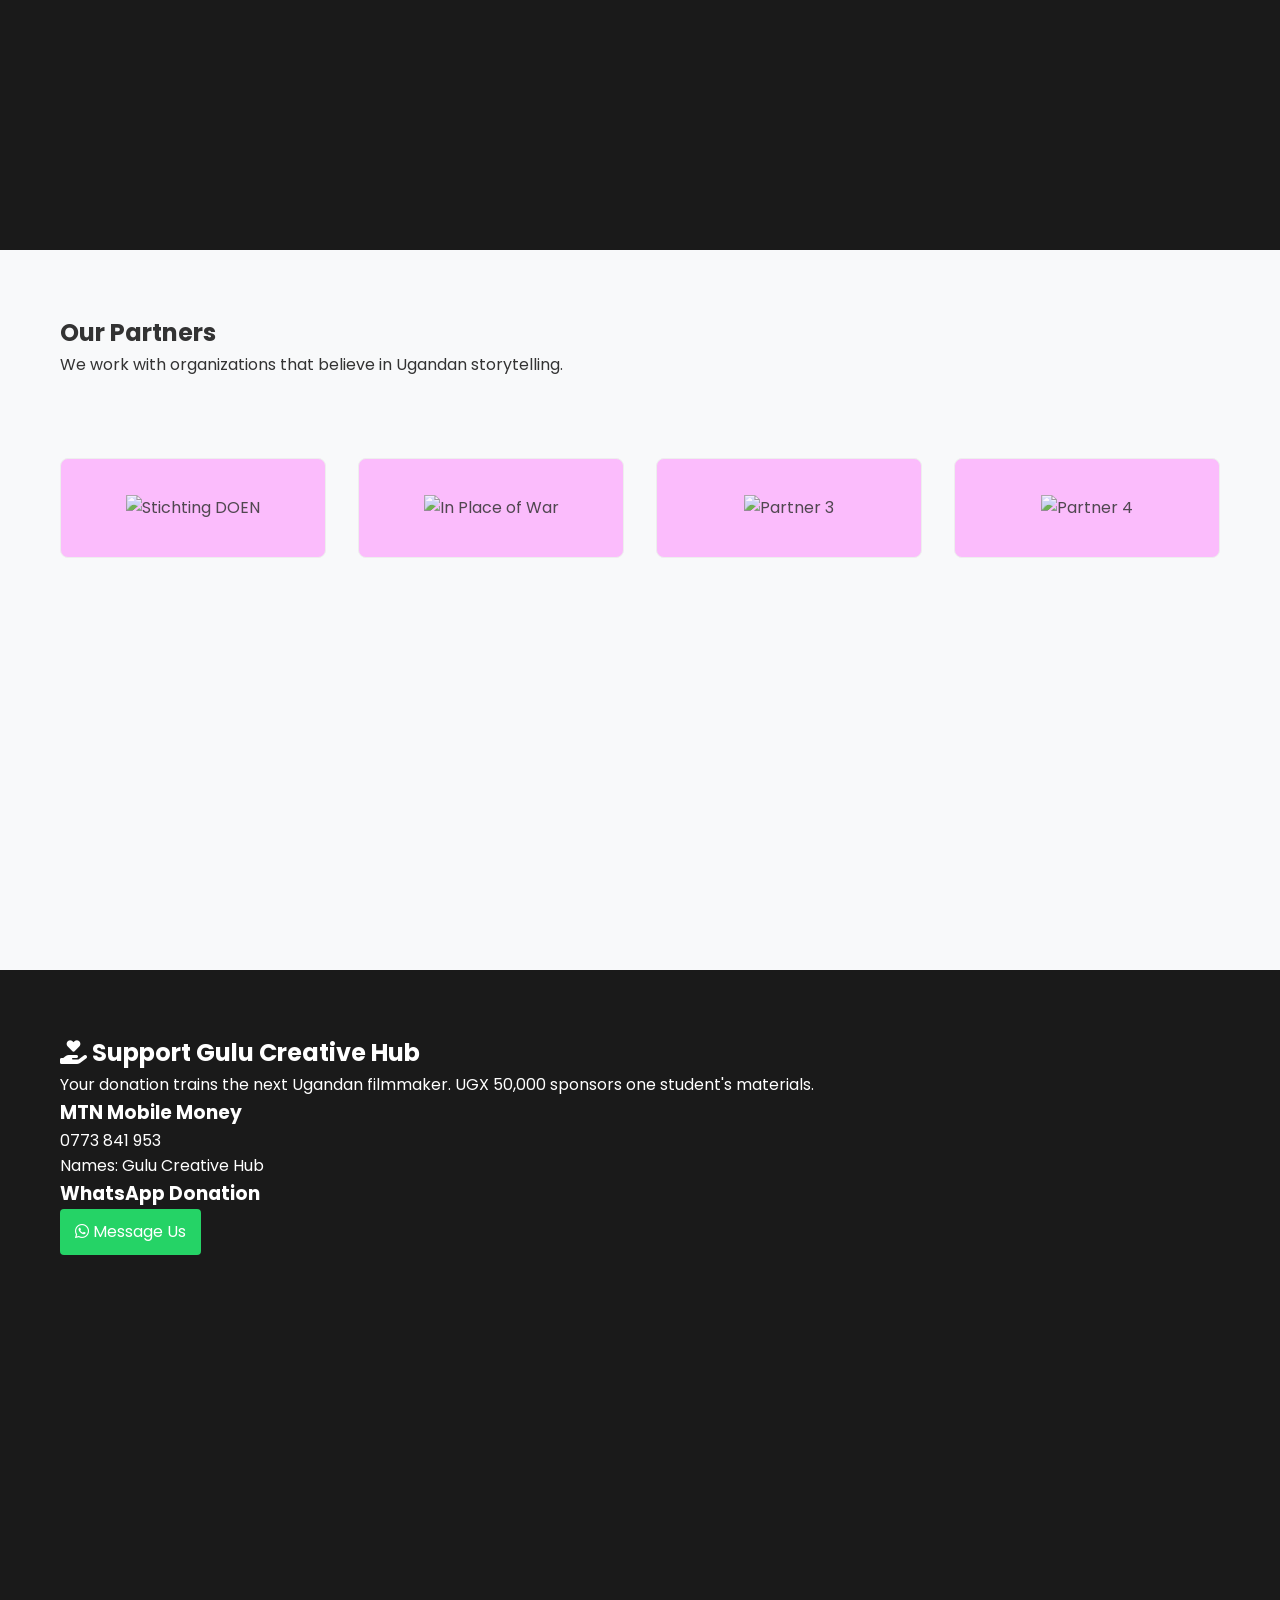
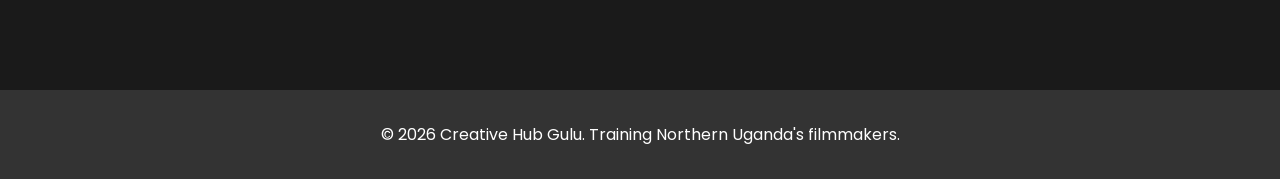
==== commit 50a488bf: "Add files via upload" ====
--- a/index.html
+++ b/index.html
@@ -3,313 +3,542 @@
 <head>
   <meta charset="UTF-8">
   <meta name="viewport" content="width=device-width, initial-scale=1.0">
-  <title>Creative Hub Gulu | Film, Media & Online Training</title>
+  <title>Gulu Creative Hub | Film School & Media Training</title>
   <link rel="stylesheet" href="style.css">
   <link rel="stylesheet" href="https://cdnjs.cloudflare.com/ajax/libs/font-awesome/6.5.0/css/all.min.css">
+  <link href="https://fonts.googleapis.com/css2?family=Poppins:wght@300;400;500;600;700&display=swap" rel="stylesheet">
 </head>
 <body>
-  <header>
-    <div class="nav-container">
+  <!-- NAVBAR WITH DROPDOWN -->
+  <header class="navbar">
+    <div class="container">
       <div class="logo">
-        <img src="logo.png" alt="Creative Hub Logo" id="logo">
-        <h1><span>Creative Hub</span> Gulu</h1>
-      </div>
-      <nav>
+        <img src="logo.png" alt="Gulu Creative Hub" height="50">
+        <span>Gulu Creative Hub</span>
+      </div>
+      <nav class="nav-links">
+        <a href="#programs">Programs</a>
+        <a href="#about">About Us</a>
+        <a href="#track-record">Track Record</a>
         <div class="dropdown">
-          <a href="#programs" class="drop-btn">Programs <i class="fa-solid fa-angle-down"></i></a>
+          <a href="#portal">Portal <i class="fa-solid fa-caret-down"></i></a>
+                <div class="dropdown">
+          <a href="#portal">Portal <i class="fa-solid fa-chevron-down"></i></a>
           <div class="dropdown-content">
-            <a href="#courses">10-Month Film Training</a>
-            <a href="#online">Online Classes</a>
-            <a href="#membership">Membership</a>
-            <a href="#workshops">Weekend Workshops</a>
+            <a href="student-login.html">Student Login</a>
+            <a href="class-notes.html">Class Notes</a>
+            <a href="resources.html">Resources</a>
           </div>
         </div>
         <div class="dropdown">
-          <a href="#learn" class="drop-btn">Learn <i class="fa-solid fa-angle-down"></i></a>
+          <a href="#partners">Partners <i class="fa-solid fa-caret-down"></i></a>
           <div class="dropdown-content">
-            <a href="#online">Class Portal</a>
-            <a href="#notes">Download Notes</a>
-            <a href="#films">Watch Films</a>
-            <a href="#blog">Blog & News</a>
-          </div>
-        </div>
-        <a href="#gallery">Gallery</a>
-        <a href="#partners" join us="drop-btn">Partners <i class="fa-angle-down"</<i></i>
-        <a href="#donate" class="donate-btn">Donate</a>
-        <button id="loginBtn" class="login-btn"><i class="fa-solid fa-user"></i> Login</button>
-        <button id="signupBtn" class="signup-btn"><i class="fa-solid fa-user-plus"></i> Sign Up</button>
+            <a href="#partners">Our Partners</a>
+            <a href="https://wa.me/256773841953?text=I%20want%20to%20partner%20with%20Gulu%20Creative%20Hub" target="_blank">Become a Partner</a>
+          </div>
+        </div>
+        <a href="#blog">Blog & News</a>
+        <button class="btn-small" id="sisiBtn">Sisi Film Lab 2026</button>
+        <button class="btn-small" id="lessonBtn">Online Lesson</button>
+        <div class="dropdown">
+          <a href="#donate" class="btn-donate">Donate <i class="fa-solid fa-caret-down"></i></a>
+          <div class="dropdown-content">
+            <a href="#donate">MTN MoMo: 0773 841 953</a>
+            <a href="https://wa.me/256773841953?text=I%20want%20to%20donate%20to%20Gulu%20Creative%20Hub" target="_blank">Donate via WhatsApp</a>
+          </div>
+        </div>
       </nav>
     </div>
-    <div class="hero">
-      <h2>Creative Hub Gulu</h2>
-      <p>Training Northern Uganda in Film, Media & Digital Skills — Onsite & Online</p>
-      <div class="hero-btns">
-        <a href="#courses" class="cta-btn">Join 10-Month Program</a>
-        <a href="#online" class="cta-btn-outline">Start Online Class</a>
-      </div>
-    </div>
   </header>
 
-  <main>
-    <section id="programs" class="info-section">
-      <h2>Our Programs</h2>
-      <div class="about-grid">
-        <div class="about-card">
-          <i class="fa-solid fa-film"></i>
-          <h3>10-Month Film Training</h3>
-          <p>Our flagship program. Script Writing, Directing, Cinematography, Editing, Sound. UGX 200,000= total.</p>
-          <a href="#courses" class="card-link">View Modules →</a>
-        </div>
-        <div class="about-card">
-          <i class="fa-solid fa-laptop"></i>
-          <h3>Online Classes</h3>
-          <p>Learn from anywhere. Weekly live sessions, notes, assignments. Chat with teachers directly.</p>
-          <a href="#online" class="card-link">Enter Portal →</a>
-        </div>
-        <div class="about-card">
-          <i class="fa-solid fa-id-badge"></i>
-          <h3>Membership</h3>
-          <p>Access equipment, get paid gigs, join masterclasses. For graduates & practicing creators.</p>
-          <a href="#membership" class="card-link">Join Hub →</a>
-        </div>
-      </div>
-    </section>
-
-    <section id="courses">
-      <h2>10-Month Film Training Program</h2>
-      <p class="program-note">One comprehensive program. All modules included. Total Fee: <strong>UGX 200,000=</strong></p>
-      <div class="filter-bar">
-        <button class="filter-btn active" data-filter="all">All Modules</button>
-        <button class="filter-btn" data-filter="Pre-Production">Pre-Production</button>
-        <button class="filter-btn" data-filter="Production">Production</button>
-        <button class="filter-btn" data-filter="Post-Production">Post-Production</button>
-      </div>
-      <div id="coursesGrid" class="gallery"></div>
-      <div class="center">
-        <a href="application-form.pdf" class="cta-btn-outline" download><i class="fa-solid fa-download"></i> Download Application Form</a>
-      </div>
-    </section>
-
-    <section id="online" class="info-section dark">
-      <h2><i class="fa-solid fa-globe"></i> Online Class Portal</h2>
-      <p class="center">For registered students only. Login to access.</p>
-      
-      <div class="online-grid">
-        <div class="online-card">
-          <i class="fa-solid fa-book"></i>
-          <h3>Class Notes</h3>
-          <p>Download PDFs, slides, and scripts from each session.</p>
-          <a href="#notes" class="card-link">Access Notes →</a>
-        </div>
-        <div class="online-card">
-          <i class="fa-solid fa-comments"></i>
-          <h3>Chat with Teachers</h3>
-          <p>Ask questions, submit assignments, get feedback.</p>
-          <button id="openChat" class="card-link">Open Class Chat →</button>
-        </div>
-        <div class="online-card">
-          <i class="fa-solid fa-video"></i>
-          <h3>Live Sessions</h3>
-          <p>Join weekly Zoom classes. Next: Saturday 2PM</p>
-          <a href="https://zoom.us/j/YOURMEETINGID" target="_blank" class="card-link">Join Live →</a>
-        </div>
-      </div>
-    </section>
-
-    <section id="notes" class="info-section">
-      <h2><i class="fa-solid fa-file-pdf"></i> Student Resources</h2>
-      <p class="center">Login required to download. Public samples below:</p>
-      <div class="download-grid">
-        <div class="download-card">
-          <i class="fa-solid fa-file-pdf"></i>
-          <h3>Script Writing Basics</h3>
-          <p>Module 1 Sample</p>
-          <a href="notes/sample-script-writing.pdf" download class="cta-btn">Download PDF</a>
-        </div>
-        <div class="download-card">
-          <i class="fa-solid fa-file-pdf"></i>
-          <h3>Camera Angles Guide</h3>
-          <p>Cinematography Cheat Sheet</p>
-          <a href="notes/camera-angles.pdf" download class="cta-btn">Download PDF</a>
-        </div>
-        <div class="download-card">
-          <i class="fa-solid fa-file-pdf"></i>
-          <h3>Editing Shortcuts</h3>
-          <p>Premiere Pro Hotkeys</p>
-          <a href="notes/editing-shortcuts.pdf" download class="cta-btn">Download PDF</a>
-        </div>
-      </div>
-      <p class="center small">Teachers: <a href="mailto:creathubug@gmail.com">Email us</a> to upload new notes for students</p>
-    </section>
-
-    <section id="films" class="info-section dark">
-      <h2><i class="fa-brands fa-youtube"></i> Watch Our Films</h2>
-      <div class="video-grid">
-        <div class="video-card">
-          <iframe src="https://www.youtube.com/embed/dQw4w9WgXcQ" title="Student Film 1" frameborder="0" allowfullscreen></iframe>
-          <h3>The Gulu Story</h3>
-          <p>Documentary by Cohort 2024</p>
-        </div>
-        <div class="video-card">
-          <iframe src="https://www.youtube.com/embed/dQw4w9WgXcQ" title="Student Film 2" frameborder="0" allowfullscreen></iframe>
-          <h3>Voices of Peace</h3>
-          <p>Short film shot on mobile</p>
-        </div>
-        <div class="video-card">
-          <iframe src="https://www.youtube.com/embed/dQw4w9WgXcQ" title="Student Film 3" frameborder="0" allowfullscreen></iframe>
-          <h3>Behind the Scenes</h3>
-          <p>How we train filmmakers</p>
-        </div>
-      </div>
-    </section>
-
-    <section id="blog" class="info-section">
-      <h2><i class="fa-solid fa-newspaper"></i> Hub Blog</h2>
-      <div class="blog-post">
-        <h3>May 2026 Intake Now Open</h3>
-        <p class="date">Posted: April 15, 2026 by Admin</p>
-        <p>Applications for our 10-month program are now open. Only 20 spots available. Scholarships for 5 women filmmakers. Apply before April 30th.</p>
-        <div class="post-actions">
-          <button class="like-btn"><i class="fa-solid fa-heart"></i> <span>24</span></button>
-          <button class="comment-btn"><i class="fa-solid fa-comment"></i> Comment</button>
-        </div>
-      </div>
-      <div class="blog-post">
-        <h3>New Online Course: Mobile Filmmaking</h3>
-        <p class="date">Posted: April 10, 2026 by Instructor John</p>
-        <p>Learn to shoot and edit professional videos using only your smartphone. 4-week online course starts May 5th. UGX 50,000=</p>
-        <div class="post-actions">
-          <button class="like-btn"><i class="fa-solid fa-heart"></i> <span>18</span></button>
-          <button class="comment-btn"><i class="fa-solid fa-comment"></i> Comment</button>
-        </div>
-      </div>
-      
-      <h3 class="comments-title">Comments</h3>
-      <div id="disqus_thread"></div>
-    </section>
-
-    <section id="gallery">
-      <h2>Creative Hub in Action</h2>
-      <div class="photo-grid">
-        <img src="student1.jpg" alt="Students filming in Gulu">
-        <img src="student2.jpg" alt="Editing class">
-        <img src="student3.jpg" alt="On location shoot">
-        <img src="student4.jpg" alt="Sound recording">
-        <img src="student5.jpg" alt="Lighting setup">
-        <img src="student6.jpg" alt="Graduation day">
-        <img src="student7.jpg" alt="Online class screenshot">
-        <img src="student8.jpg" alt="Team meeting">
-      </div>
-    </section>
-
-    <section id="membership" class="info-section dark">
-      <h2><i class="fa-solid fa-id-badge"></i> Become a Member</h2>
-      <p>Join the Creative Hub Collective. Members get equipment access, mentorship, and paid project referrals.</p>
-      <ul class="member-perks">
-        <li><i class="fa-solid fa-check"></i> Borrow cameras, mics, lights for personal projects</li>
-        <li><i class="fa-solid fa-check"></i> Monthly masterclasses with industry pros</li>
-        <li><i class="fa-solid fa-check"></i> Access to online class recordings</li>
-        <li><i class="fa-solid fa-check"></i> Listed in our crew database for paid hire</li>
-      </ul>
-      <div class="hero-btns">
-        <a href="https://wa.me/256772123456?text=Hi, I want to become a Creative Hub member" class="cta-btn">Apply on WhatsApp</a>
-        <a href="membership-form.pdf" class="cta-btn-outline" download><i class="fa-solid fa-download"></i> Membership Form</a>
-      </div>
-    </section>
-
-    <section id="partners" class="info-section">
-      <h2>Our Partners</h2>
-      <div class="partners-grid">
-        <img src="partner1.png" alt="Partner Logo 1">
-        <img src="partner2.png" alt="Partner Logo 2">
-        <img src="partner3.png" alt="Partner Logo 3">
-        <img src="partner4.png" alt="Partner Logo 4">
-        <img src="partner5.png" alt="Partner Logo 5">
-        <img src="partner6.png" alt="Partner Logo 6">
-      </div>
-    </section>
-
-    <section id="donate" class="info-section red">
-      <h2><i class="fa-solid fa-heart"></i> Support Creative Hub</h2>
-      <p>Your donation sponsors a student’s 10-month training. 100% goes to equipment, scholarships, and student films.</p>
-      <div class="donate-box">
-        <h3>Mobile Money</h3>
-        <p class="momo-number">MTN: 0773 841 953</p>
-            <p>Names: Agnes Akello</p>
-        <a href="tel:*165*1*0772123456#" class="cta-btn">Donate via MTN MoMo</a>
-        <p class="small">Click on mobile to auto-dial USSD. Or send manually and WhatsApp us the receipt.</p>
-      </div>
-    </section>
-
-    <section id="register" class="register-section">
-      <h2>Apply for 10-Month Program</h2>
-      <p class="center">Total Fee: UGX 200,000= | Next intake: May 2026</p>
-      <form id="registerForm" action="https://formspree.io/f/YOUR_ID" method="POST">
-        <input type="text" name="name" placeholder="Full Name" required>
-        <input type="tel" name="phone" placeholder="WhatsApp Number e.g. 0773841953" required>
-        <input type="number" name="age" placeholder="Age" min="16" max="40" required>
-        <select name="interest" required>
-          <option value="">Main Area of Interest</option>
-          <option value="Script Writing">Script Writing</option>
-          <option value="Film Directing">Film Directing</option>
-          <option value="Cinematography">Cinematography</option>
-          <option value="Film Editing">Film Editing</option>
-          <option value="Sound Recording & Mixing">Sound Recording & Mixing</option>
-        </select>
-        <textarea name="message" placeholder="Why do you want to join the film training?"></textarea>
-        <button type="submit">Submit Application</button>
-      </form>
-      <p id="formMessage"></p>
-      <p class="center small">Or <a href="application-form.pdf" download>download PDF form</a> and submit in person</p>
-    </section>
-
-    <section id="contact" class="info-section dark">
-      <h2>Contact Us</h2>
-      <div class="contact-grid">
-        <div>
-          <i class="fa-solid fa-location-dot"></i>
-          <p>Gulu City, Pece-Laroo<br>Opposite National Water</p>
-        </div>
-        <div>
-          <i class="fa-brands fa-whatsapp"></i>
-          <p><a href="https://wa.me/256772123456">0773 841 953</a></p>
-        </div>
-        <div>
-          <i class="fa-solid fa-envelope"></i>
-          <p><a href="mailto:creathubug@gmail.com">creathubug@gmail.com</a></p>
-        </div>
-      </div>
-    </section>
-  </main>
-
-  <footer>
-    <p>© 2026 Creative Hub Gulu. Training Northern Uganda's filmmakers.</p>
-  </footer>
-
-  <!-- Login Modal -->
-  <div id="loginModal" class="modal">
+  <!-- HERO -->
+  <section class="hero">
+    <div class="container">
+      <h1>Make Films That <span class="accent-text">Matter.</span></h1>
+      <p>10-month program. UGX 200,000. Your story starts here.</p>
+      <button class="btn" id="applyBtn">Apply Now</button>
+    </div>
+  </section>
+
+  <!-- MODAL: SISI FILM LAB 2026 - 10 MONTHS -->
+  <div id="sisiModal" class="modal">
     <div class="modal-content">
       <span class="close">&times;</span>
-      <h2>Member Login</h2>
-      <p>Login to access member resources, equipment booking, and exclusive masterclasses.</p>
-      <button id="auth0Login" class="cta-btn">Login / Sign Up with Email</button>
-      <p class="small">Powered by Auth0. We never see your password.</p>
-    </div>
-  </div>
-
-  <script src="script.js"></script>
-  <script>
-    // Disqus Comments - Replace 'your-disqus-shortname' with yours
-    var disqus_config = function () {
-      this.page.url = window.location.href;
-      this.page.identifier = 'creativehubgulu-blog';
-    };
-    (function() {
-      var d = document, s = d.createElement('script');
-      s.src = 'https://your-disqus-shortname.disqus.com/embed.js';
-      s.setAttribute('data-timestamp', +new Date());
-      (d.head || d.body).appendChild(s);
-    })();
-  </script>
+      <h2>Register for Sisi Film Lab 2026</h2>
+      <p>Intensive 10-month film training program in Gulu. May 2026 intake. UGX 200,000 total. Only 15 spots!</p>
+      <form id="sisiForm">
+        <input type="text" id="sisiName" placeholder="Full Name" required>
+        <input type="email" id="sisiEmail" placeholder="Email" required>
+        <input type="tel" id="sisiPhone" placeholder="WhatsApp Number" required>
+        <select id="sisiLevel" required>
+          <option value="">Your Experience Level</option>
+          <option>Beginner</option>
+          <option>Intermediate</option>
+          <option>Advanced</option>
+        </select>
+        <button type="submit" class="btn">Submit Application</button>
+      </form>
+    </div>
+  </div>
+
+  <!-- MODAL: ONLINE LESSON -->
+  <div id="lessonModal" class="modal">
+    <div class="modal-content">
+      <span class="close">&times;</span>
+      <h2>Join Online Lesson</h2>
+      <p><strong>This Saturday 2PM:</strong> Scriptwriting for Short Films</p>
+      <p>Taught by Akello Grace. Free for members.</p>
+      <a href="https://zoom.us/j/123456789" target="_blank" class="btn">
+        <i class="fa-solid fa-video"></i> Join Zoom Class
+      </a>
+      <p class="small">Meeting ID: 123 456 789 | Passcode: Gulu2026</p>
+    </div>
+  </div>
+
+  <!-- APPLY NOW QUESTIONNAIRE MODAL -->
+  <div id="applyModal" class="modal">
+    <div class="modal-content">
+      <span class="close">&times;</span>
+      <h2>Apply for Sisi Film Lab 2026</h2>
+      <p>10-month film training. Fill this form. We'll contact you on WhatsApp.</p>
+      <form id="applyForm">
+        <input type="text" id="applicantName" placeholder="Full Name" required>
+        <input type="number" id="applicantAge" placeholder="Age" min="16" max="50" required>
+        <input type="tel" id="applicantPhone" placeholder="WhatsApp Number" required>
+        <select id="applicantExperience" required>
+          <option value="">Your Film Experience</option>
+          <option>Beginner - Never made a film</option>
+          <option>Some Experience - Made 1-2 short films</option>
+          <option>Intermediate - Made 3+ films</option>
+          <option>Advanced - Professional work</option>
+        </select>
+        <select id="applicantInterest" required>
+          <option value="">Main Area of Interest</option>
+          <option>Script Writing</option>
+          <option>Directing</option>
+          <option>Cinematography</option>
+          <option>Editing</option>
+          <option>Sound Design</option>
+          <option>Acting</option>
+        </select>
+        <textarea id="applicantWhy" placeholder="Why do you want to join Sisi Film Lab 2026?" rows="3" required></textarea>
+        <button type="submit" class="btn">
+          <i class="fa-brands fa-whatsapp"></i> Submit via WhatsApp
+        </button>
+      </form>
+    </div>
+  </div>
+
+  <main>
+   
+    <!-- PROGRAMS SECTION WITH CLEAN ACCORDION -->
+<section class="accordion-section" id="programs">
+  <div class="container">
+    <h2>10-Month Film Production Program</h2>
+    <p class="center">Click each stage to read full details. Learn by doing.</p>
+
+    <div class="accordion-tabs">
+
+      <!-- TAB 1: PRE-PRODUCTION (ACTIVE BY DEFAULT) -->
+      <div class="accordion-tab">
+        <button class="tab-header active">
+          <i class="fa-solid fa-pen-to-square"></i> 
+          <span>1. Pre-Production: From Idea to Script</span>
+          <i class="fa-solid fa-chevron-down arrow"></i>
+        </button>
+        <div class="tab-content active">
+          <div class="tab-inner">
+            <div class="tab-text">
+              <h3>Duration: 2 Months | Foundation Stage</h3>
+              <h4>What is Pre-Production?</h4>
+              <p>This is where your film is born on paper. No cameras yet. We plan everything so you don’t waste money on set. 80% of filmmaking problems are solved here.</p>
+
+              <h4>What You’ll Learn:</h4>
+              <ul>
+                <li><strong>Story Development:</strong> Turn Gulu experiences into film ideas. 3-Act Structure.</li>
+                <li><strong>Screenplay Formatting:</strong> Industry standard using free Celtx software.</li>
+                <li><strong>Storyboarding:</strong> Draw your film like a comic book. Plan every shot.</li>
+                <li><strong>Budgeting:</strong> How to make a 5M UGX film look like 50M.</li>
+              </ul>
+
+              <h4>Final Project:</h4>
+              <p>Complete 8-10 page short film script + pitch deck ready for investors.</p>
+              <a href="https://wa.me/256773841953?text=Tell%20me%20more%20about%20Pre-Production" class="btn" target="_blank">
+                <i class="fa-brands fa-whatsapp"></i> Ask Questions on WhatsApp
+              </a>
+            </div>
+            <div class="tab-image">
+              <img src="images/pre-production.jpg" alt="Students brainstorming script ideas">
+              <p class="img-caption">Students brainstorming script ideas</p>
+            </div>
+          </div>
+        </div>
+      </div>
+
+      <!-- TAB 2: PRODUCTION (ACTIVE BY DEFAULT) -->
+      <div class="accordion-tab">
+        <button class="tab-header active">
+          <i class="fa-solid fa-video"></i> 
+          <span>2. Production: Lights, Camera, Action</span>
+          <i class="fa-solid fa-chevron-down arrow"></i>
+        </button>
+        <div class="tab-content active">
+          <div class="tab-inner">
+            <div class="tab-text">
+              <h3>Duration: 4 Months | Shooting Stage</h3>
+              <h4>What is Production?</h4>
+              <p>This is the shoot. You + crew + actors + camera = movie. We train you on real gear at Gulu Creative Hub. You’ll be holding cameras from Week 1.</p>
+
+              <h4>What You’ll Learn:</h4>
+              <ul>
+                <li><strong>Directing:</strong> Working with actors, visual storytelling, running a set.</li>
+                <li><strong>Cinematography:</strong> Camera operation, lenses, composition, gimbal movement.</li>
+                <li><strong>Lighting & Sound:</strong> 3-Point lighting with LEDs, natural light hacks, boom mic recording.</li>
+                <li><strong>Live Shoot:</strong> Direct your 5-minute short film in Gulu with classmates as crew.</li>
+              </ul>
+
+              <h4>Gear You’ll Use:</h4>
+              <p>Canon M50, Sony a6400, Godox LED lights, Rode mics, DJI gimbal - all provided.</p>
+              <a href="https://wa.me/256773841953?text=Tell%20me%20more%20about%20Production" class="btn" target="_blank">
+                <i class="fa-brands fa-whatsapp"></i> Ask Questions on WhatsApp
+              </a>
+            </div>
+            <div class="tab-image">
+              <img src="images/production.jpg" alt="Students filming on location in Gulu">
+              <p class="img-caption">Students filming on location in Gulu</p>
+            </div>
+          </div>
+        </div>
+      </div>
+
+      <!-- TAB 3: POST-PRODUCTION -->
+      <div class="accordion-tab">
+        <button class="tab-header">
+          <i class="fa-solid fa-film"></i> 
+          <span>3. Post-Production: The Edit</span>
+          <i class="fa-solid fa-chevron-down arrow"></i>
+        </button>
+        <div class="tab-content">
+          <div class="tab-inner">
+            <div class="tab-text">
+              <h3>Duration: 4 Months | Editing Stage</h3>
+              <h4>What is Post-Production?</h4>
+              <p>This is where bad footage becomes a good film, and good footage becomes great. 50% of film is sound.</p>
+
+              <h4>What You’ll Learn:</h4>
+              <ul>
+                <li><strong>Adobe Premiere Pro:</strong> Cutting on action, J-cuts, L-cuts, pacing.</li>
+                <li><strong>Color Grading:</strong> Fix bad lighting + create mood in DaVinci Resolve.</li>
+                <li><strong>Sound Design:</strong> Adding room tone, footsteps, music. Export for YouTube/Cinema.</li>
+                <li><strong>VFX Basics:</strong> Remove objects, green screen, text animations.</li>
+              </ul>
+
+              <h4>Final Project:</h4>
+              <p>Completed 5-minute short film with color, sound, music, credits. Festival-ready.</p>
+              <a href="https://wa.me/256773841953?text=Tell%20me%20more%20about%20Post-Production" class="btn" target="_blank">
+                <i class="fa-brands fa-whatsapp"></i> Ask Questions on WhatsApp
+              </a>
+            </div>
+            <div class="tab-image">
+              <img src="images/post-production.jpg" alt="Student editing in Premiere Pro">
+              <p class="img-caption">Student editing in Premiere Pro</p>
+            </div>
+          </div>
+        </div>
+      </div>
+
+      <!-- TAB 4: DISTRIBUTION -->
+      <div class="accordion-tab">
+        <button class="tab-header">
+          <i class="fa-solid fa-bullhorn"></i> 
+          <span>4. Distribution: Make Money From Your Film</span>
+          <i class="fa-solid fa-chevron-down arrow"></i>
+        </button>
+        <div class="tab-content">
+          <div class="tab-inner">
+            <div class="tab-text">
+              <h3>Duration: 1 Month | Release Stage</h3>
+              <h4>What is Distribution?</h4>
+              <p>A film no one sees is a dead film. We teach you how to get your work on phones, TVs, and festivals — and get paid.</p>
+
+              <h4>What You’ll Learn:</h4>
+              <ul>
+                <li><strong>Film Festivals:</strong> Submit to Uganda Film Festival, Zanzibar Film Fest, Africa Magic.</li>
+                <li><strong>YouTube Strategy:</strong> Thumbnails, titles, SEO so Gulu audiences find your film.</li>
+                <li><strong>Monetization:</strong> YouTube ads, client work, wedding/music video gigs.</li>
+                <li><strong>Portfolio Building:</strong> Create your own website + showreel to attract paid jobs.</li>
+              </ul>
+
+              <h4>Final Project:</h4>
+              <p>Your film uploaded with 1000+ views + strategy to land your first paid gig.</p>
+              <a href="https://wa.me/256773841953?text=Tell%20me%20more%20about%20Distribution" class="btn" target="_blank">
+                <i class="fa-brands fa-whatsapp"></i> Ask Questions on WhatsApp
+              </a>
+            </div>
+            <div class="tab-image">
+              <img src="images/distribution.jpg" alt="Film screening at Gulu Creative Hub">
+              <p class="img-caption">Film screening at Gulu Creative Hub</p>
+            </div>
+          </div>
+        </div>
+      </div>
+
+    </div>
+  </div>
+</section>
+
+<!-- PORTAL SECTION WITH ACCORDION -->
+<section class="accordion-section" id="portal">
+  <h2>Student Portal</h2>
+  <p>Access resources, submit assignments, and track progress</p>
+  <div class="accordion-tabs">
+    <!-- TAB 1: LOGIN -->
+    <div class="accordion-tab">
+      <button class="tab-header">
+        <i class="fa-solid fa-right-to-bracket"></i> 
+        <span>Login to Portal</span>
+        <i class="fa-solid fa-chevron-down arrow"></i>
+      </button>
+      <div class="tab-content">
+        <h3>Access Your Gulu Creative Hub Account</h3>
+        <p>Use your email + password to login:</p>
+        <form>
+          <input type="email" placeholder="Email">
+          <input type="password" placeholder="Password">
+          <button class="btn">Login</button>
+        </form>
+        <p>Forgot password? <a href="#">Reset here</a></p>
+      </div>
+    </div>
+    <!-- TAB 2: RESOURCES -->
+    <div class="accordion-tab">
+      <button class="tab-header">
+        <i class="fa-solid fa-folder"></i> 
+        <span>Download Resources</span>
+        <i class="fa-solid fa-chevron-down arrow"></i>
+      </button>
+      <div class="tab-content">
+        <h3>Course Materials</h3>
+        <ul>
+          <li><a href="#">Script Templates (.docx)</a></li>
+          <li><a href="#">Shot List Template (.xlsx)</a></li>
+          <li><a href="#">Premiere Pro Tutorials (.pdf)</a></li>
+          <li><a href="#">Color Grading LUTs (.cube)</a></li>
+        </ul>
+      </div>
+    </div>
+    <!-- TAB 3: LIVE SESSIONS -->
+    <div class="accordion-tab">
+      <button class="tab-header">
+        <i class="fa-solid fa-video"></i> 
+        <span>Live Sessions</span>
+        <i class="fa-solid fa-chevron-down arrow"></i>
+      </button>
+      <div class="tab-content">
+        <h3>Join Zoom Classes</h3>
+        <p><strong>Next Session:</strong> Scriptwriting Workshop - Saturday, 2PM</p>
+        <a href="https://zoom.us/j/123456789" target="_blank" class="btn">
+          <i class="fa-solid fa-video"></i> Join Zoom
+        </a>
+        <p class="small">Meeting ID: 123 456 789 | Passcode: Gulu2026</p>
+      </div>
+    </div>
+  </div>
+</section>
+
+<!-- ABOUT -->
+<section id="about" class="info-section dark">
+  <div class="container">
+    <h2>About Creative Hub Gulu</h2>
+    <p class="center">We train Northern Uganda's next generation of storytellers. Based in Gulu City, we've graduated 200+ filmmakers since 2020.</p>
+  </div>
+</section>
+
+<!-- MEMBERSHIP SECTION -->
+<section id="membership" class="info-section dark">
+  <div class="container">
+    <h2><i class="fa-solid fa-id-badge"></i> Gulu Creative Hub Membership</h2>
+    <p class="center">UGX 50,000/year. Get equipment access, paid gigs, and masterclasses.</p>
+    <div class="center" style="margin-top:2rem">
+      <button class="btn" onclick="window.open('https://wa.me/256773841953?textI%20want%20to%20join%20Gulu%20Creative%20Hub%20Membership')">Join via WhatsApp</button>
+    </div>
+</section>
+
+<!-- BLOG & NEWS -->
+<section id="blog" class="info-section dark">
+  <div class="container">
+    <h2><i class="fa-solid fa-newspaper"></i> Blog & News</h2>
+    <p class="center">Latest updates from Gulu Creative Hub</p>
+    <div id="blog-container" class="blog-grid"></div>
+  </div>
+</section>
+
+<!-- PARTNERS SECTION -->
+<section id="partners" class="info-section">
+  <div class="container">
+    <h2 class="center">Our Partners</h2>
+    <p class="center">We work with organizations that believe in Ugandan storytelling.</p>
+    
+    <div class="partners-grid">
+      <div class="partner-logo">
+        <img src="images/partner1.png" alt="Stichting DOEN">
+      </div>
+      <div class="partner-logo">
+        <img src="images/partner2.png" alt="In Place of War">
+      </div>
+      <div class="partner-logo">
+        <img src="images/partner3.png" alt="Partner 3">
+      </div>
+      <div class="partner-logo">
+        <img src="images/partner4.png" alt="Partner 4">
+      </div>
+    </div>
+  </div>
+</section>
+
+<!-- DONATE SECTION -->
+<section id="donate" class="info-section dark">
+  <div class="container">
+    <h2><i class="fa-solid fa-hand-holding-heart"></i> Support Gulu Creative Hub</h2>
+    <p class="center">Your donation trains the next Ugandan filmmaker. UGX 50,000 sponsors one student's materials.</p>
+    <div class="donate-grid">
+      <div class="donate-card">
+        <h3>MTN Mobile Money</h3>
+        <p class="donate-number">0773 841 953</p>
+        <p>Names: Gulu Creative Hub</p>
+      </div>
+      <div class="donate-card">
+        <h3>WhatsApp Donation</h3>
+        <a href="https://wa.me/256773841953?text=I%20want%20to%20donate%20to%20Gulu%20Creative%20Hub" target="_blank" class="btn-whatsapp">
+          <i class="fa-brands fa-whatsapp"></i> Message Us
+        </a>
+      </div>
+    </div>
+  </div>
+</section>
+
+</main>
+<footer>
+  <div class="container">
+    <p>© 2026 Creative Hub Gulu. Training Northern Uganda's filmmakers.</p>
+  </div>
+</footer>
+
+<!-- JSONP SCRIPT FOR BLOGGER POSTS -->
+<script>
+  function loadGuluHubPosts(data) {
+    const container = document.getElementById('blog-container');
+    if (!data.feed.entry) {
+      container.innerHTML = '<p>No posts yet. Check back soon.</p>';
+      return;
+    }
+    container.innerHTML = '';
+    data.feed.entry.forEach(post => {
+      const title = post.title.$t;
+      const link = post.link.find(l => l.rel === 'alternate').href;
+      const published = new Date(post.published.$t).toLocaleDateString('en-UG', { year: 'numeric', month: 'long', day: 'numeric' });
+      let imgSrc = 'images/blog-fallback.jpg';
+      const content = post.content?.$t || '';
+      const imgTag = content.match(/<img[^>]+src="([^">]+)"/i);
+      if (imgTag && imgTag[1]) imgSrc = imgTag[1].replace(/\/s\d+-c\//, '/s800/');
+      const snippet = content.replace(/<[^>]+>/g, '').substring(0, 150) + '...';
+      container.innerHTML += `
+        <article class="blog-card">
+          <img src="${imgSrc}" alt="${title}" class="blog-thumb" loading="lazy">
+          <div class="blog-content">
+            <h3><a href="${link}" target="_blank">${title}</a></h3>
+            <p class="blog-date">${published}</p>
+            <p>${snippet}</p>
+            <a href="${link}" target="_blank" class="read-more">Read More →</a>
+          </div>
+        </article>
+      `;
+    });
+  }
+</script>
+<script src="https://gulucreativehub.blogspot.com/feeds/posts/default?alt=json-in-script&callback=loadGuluHubPosts&max-results=3"></script>
+<script src="script.js"></script>
+
+<!-- ACCORDION JAVASCRIPT -->
+<script>
+document.addEventListener('DOMContentLoaded', function() {
+  const tabHeaders = document.querySelectorAll('.tab-header');
+  
+  tabHeaders.forEach(header => {
+    header.addEventListener('click', function() {
+      const content = this.nextElementSibling;
+      const isActive = this.classList.contains('active');
+      
+      // Close all other tabs
+      tabHeaders.forEach(h => {
+        h.classList.remove('active');
+        h.nextElementSibling.classList.remove('active');
+      });
+      
+      // Toggle current tab
+      if (!isActive) {
+        this.classList.add('active');
+        content.classList.add('active');
+      }
+    });
+  });
+});
+</script>
+
+<!-- MODAL JAVASCRIPT - TO MAKE BUTTONS WORK -->
+<script>
+// Get modals
+const sisiModal = document.getElementById('sisiModal');
+const lessonModal = document.getElementById('lessonModal');
+const applyModal = document.getElementById('applyModal');
+
+// Get buttons
+const sisiBtn = document.getElementById('sisiBtn');
+const lessonBtn = document.getElementById('lessonBtn');
+const applyBtn = document.getElementById('applyBtn');
+
+// Get close buttons
+const closes = document.querySelectorAll('.close');
+
+// Open modals
+sisiBtn.onclick = () => sisiModal.style.display = 'block';
+lessonBtn.onclick = () => lessonModal.style.display = 'block';
+applyBtn.onclick = () => applyModal.style.display = 'block';
+
+// Close modals
+closes.forEach(close => {
+  close.onclick = function() {
+    sisiModal.style.display = 'none';
+    lessonModal.style.display = 'none';
+    applyModal.style.display = 'none';
+  }
+});
+
+// Close when clicking outside
+window.onclick = function(event) {
+  if (event.target == sisiModal) sisiModal.style.display = 'none';
+  if (event.target == lessonModal) lessonModal.style.display = 'none';
+  if (event.target == applyModal) applyModal.style.display = 'none';
+}
+
+// WhatsApp form submit
+document.getElementById('applyForm').addEventListener('submit', function(e) {
+  e.preventDefault();
+  const name = document.getElementById('applicantName').value;
+  const age = document.getElementById('applicantAge').value;
+  const phone = document.getElementById('applicantPhone').value;
+  const exp = document.getElementById('applicantExperience').value;
+  const interest = document.getElementById('applicantInterest').value;
+  const why = document.getElementById('applicantWhy').value;
+  
+  const message = `*Sisi Film Lab 2026 Application*%0A%0A*Name:* ${name}%0A*Age:* ${age}%0A*WhatsApp:* ${phone}%0A*Experience:* ${exp}%0A*Interest:* ${interest}%0A*Why:* ${why}`;
+  
+  window.open(`https://wa.me/256773841953?text=${message}`, '_blank');
+  applyModal.style.display = 'none';
+});
+</script>
+
+</body>
+</html>
 </body>
 </html>
--- a/style.css
+++ b/style.css
@@ -1,575 +1,849 @@
-:root {
-  --red: #dc2626;
-  --black: #0a0a0a;
-  --dark: #171717;
-  --white: #ffffff;
-  --gray: #a3a3a3;
-}
-
 * {
   margin: 0;
   padding: 0;
   box-sizing: border-box;
-  scroll-behavior: smooth;
+  font-family: 'Poppins', sans-serif;
+}
+
+html {
+  scroll-behavior: smooth; /* SMOOTH SCROLLING */
+  scroll-padding-top: 80px; /* Offset for sticky navbar */
 }
 
 body {
-  background: var(--black);
-  color: var(--white);
-  font-family: 'Segoe UI', Arial, sans-serif;
   line-height: 1.6;
-}
-
-header {
-  background: var(--dark);
-  border-bottom: 3px solid var(--red);
-}
-
-.nav-container {
+  color: #333;
+}
+
+.container {
+  max-width: 1200px;
+  margin: 0 auto;
+  padding: 0 20px;
+}
+
+.navbar {
+  background: #fff;
+  padding: 1rem;
+  box-shadow: 0 2px 4px rgba(0,0,0,0.1);
+  position: sticky;
+  top: 0;
+  z-index: 1000;
+}
+
+.navbar .container {
   display: flex;
   justify-content: space-between;
   align-items: center;
-  padding: 1rem 5%;
-  max-width: 1400px;
-  margin: 0 auto;
-  flex-wrap: wrap;
 }
 
 .logo {
   display: flex;
   align-items: center;
-  gap: 1rem;
-}
-
-.logo img {
-  height: 50px;
-  width: 50px;
-  object-fit: contain;
-}
-
-.logo h1 {
-  font-size: 1.5rem;
-}
-
-.logo h1 span {
-  color: var(--red);
-}
-
-nav {
+  gap: 10px;
+  font-weight: bold;
+  font-size: 1.2rem;
+}
+
+.nav-links {
   display: flex;
-  gap: 1rem;
   align-items: center;
-  flex-wrap: wrap;
-}
-
-nav a, .login-btn {
-  color: var(--white);
+}
+
+.nav-links a {
+  margin-left: 20px;
   text-decoration: none;
-  font-weight: 500;
-  transition: 0.2s;
-  background: none;
+  color: #333;
+  transition: color 0.3s;
+}
+
+.nav-links a:hover {
+  color: #FF6B00;
+}
+
+.btn-small {
+  background: #25D366;
+  color: white;
   border: none;
-  font-size: 1rem;
+  padding: 8px 12px;
+  border-radius: 4px;
+  margin-left: 10px;
   cursor: pointer;
-}
-
-nav a:hover, .login-btn:hover {
-  color: var(--red);
-}
-
-.donate-btn {
-  background: var(--red);
-  padding: 0.5rem 1rem;
-  border-radius: 6px;
-}
-
-.donate-btn:hover {
-  background: #b91c1c;
-  color: var(--white);
-}
-
-.login-btn {
-  border: 1px solid var(--red);
-  padding: 0.5rem 1rem;
-  border-radius: 6px;
-}
-
+  font-size: 0.9rem;
+}
+
+.btn-donate {
+  background: #FF6B00;
+  color: white !important;
+  padding: 8px 12px;
+  border-radius: 4px;
+}
+
+/* DROPDOWN */
 .dropdown {
   position: relative;
   display: inline-block;
 }
 
-.drop-btn i {
-  font-size: 0.7rem;
-  margin-left: 0.3rem;
-}
-
 .dropdown-content {
   display: none;
   position: absolute;
-  background: var(--dark);
-  min-width: 220px;
-  box-shadow: 0 8px 16px rgba(0,0,0,0.3);
-  border: 1px solid var(--red);
-  border-radius: 8px;
-  z-index: 10;
-  top: 100%;
-  left: 0;
-  margin-top: 0.5rem;
-}
-
-.dropdown-content a {
-  color: var(--white);
-  padding: 12px 16px;
-  text-decoration: none;
-  display: block;
-  text-align: left;
-  font-weight: normal;
-}
-
-.dropdown-content a:hover {
-  background: var(--red);
-  color: var(--white);
+  background: #fff;
+  box-shadow: 0 4px 8px rgba(0,0,0,0.1);
+  border-radius: 4px;
+  padding: 0.5rem 0;
+  min-width: 160px;
+  z-index: 1001;
 }
 
 .dropdown:hover .dropdown-content {
   display: block;
 }
 
-.hero {
-  text-align: center;
-  padding: 4rem 1rem 5rem;
-  background: linear-gradient(rgba(0,0,0,0.7), rgba(0,0,0,0.9)), url('hero-bg.jpg');
-  background-size: cover;
-  background-position: center;
-}
-
-.hero h2 {
-  font-size: 2.5rem;
-  margin-bottom: 1rem;
-  max-width: 800px;
-  margin-left: auto;
-  margin-right: auto;
-}
-
-.hero p {
-  color: var(--gray);
-  font-size: 1.2rem;
-  margin-bottom: 2rem;
-}
-
-.hero-btns {
-  display: flex;
-  gap: 1rem;
-  justify-content: center;
-  flex-wrap: wrap;
-}
-
-.cta-btn, .cta-btn-outline {
-  padding: 0.8rem 2rem;
-  border-radius: 8px;
-  text-decoration: none;
-  font-weight: bold;
-  display: inline-block;
-  transition: 0.2s;
-  border: none;
-  cursor: pointer;
-}
-
-.cta-btn {
-  background: var(--red);
-  color: var(--white);
-}
-
-.cta-btn:hover {
-  background: #b91c1c;
-  transform: translateY(-2px);
-}
-
-.cta-btn-outline {
-  background: transparent;
-  color: var(--white);
-  border: 2px solid var(--red);
-}
-
-.cta-btn-outline:hover {
-  background: var(--red);
-  color: var(--white);
-}
-
-main {
-  max-width: 1200px;
-  margin: 0 auto;
-  padding: 0 1rem;
-}
-
-section {
-  padding: 4rem 0;
-}
-
-section h2 {
-  text-align: center;
-  font-size: 2.2rem;
-  margin-bottom: 1rem;
-  color: var(--red);
-}
-
-section h2 i {
-  margin-right: 0.5rem;
-}
-
-.program-note {
-  text-align: center;
-  color: var(--gray);
-  margin-bottom: 3rem;
-  font-size: 1.1rem;
-}
-
-.program-note strong {
-  color: var(--red);
-}
-
-.filter-bar {
-  display: flex;
-  justify-content: center;
-  gap: 0.5rem;
-  margin-bottom: 2rem;
-  flex-wrap: wrap;
-}
-
-.filter-btn {
-  background: var(--dark);
-  color: var(--white);
-  border: 1px solid #333;
-  padding: 0.6rem 1.2rem;
-  border-radius: 20px;
-  cursor: pointer;
-  transition: 0.2s;
-}
-
-.filter-btn:hover, .filter-btn.active {
-  background: var(--red);
-  border-color: var(--red);
-}
-
-.gallery {
-  display: grid;
-  grid-template-columns: repeat(auto-fill, minmax(280px, 1fr));
-  gap: 1.5rem;
-}
-
-.card {
-  background: var(--dark);
-  padding: 1.5rem;
-  border-radius: 12px;
-  border: 1px solid #2a2a2a;
-  transition: 0.2s;
-}
-
-.card:hover {
-  transform: translateY(-4px);
-  border-color: var(--red);
-}
-
-.card h3 {
-  color: var(--red);
-  margin-bottom: 0.5rem;
-}
-
-.card .tag {
-  display: inline-block;
-  background: #2a2a2a;
-  padding: 0.2rem 0.6rem;
-  border-radius: 12px;
-  font-size: 0.8rem;
-  margin: 0.5rem 0;
-}
-
-.card .duration {
-  font-weight: bold;
-  color: var(--gray);
-  margin-top: 1rem;
-}
-
-.info-section.dark {
-  background: var(--dark);
-  border-radius: 12px;
-  padding: 3rem 2rem;
-}
-
-.info-section.red {
-  background: var(--red);
-  border-radius: 12px;
-  padding: 3rem 2rem;
-}
-
-.info-section.red h2, .info-section.red p {
-  color: var(--white);
-}
-
-.about-grid, .contact-grid {
-  display: grid;
-  grid-template-columns: repeat(auto-fit, minmax(250px, 1fr));
-  gap: 2rem;
-  text-align: center;
-}
-
-.about-card i, .contact-grid i {
-  font-size: 2.5rem;
-  color: var(--red);
-  margin-bottom: 1rem;
-}
-
-.info-section.red .about-card i {
-  color: var(--white);
-}
-
-.about-card h3 {
-  margin-bottom: 0.5rem;
-}
-
-.member-perks {
-  list-style: none;
-  max-width: 500px;
-  margin: 2rem auto;
-  text-align: center;
-}
-
-.member-perks li {
-  margin-bottom: 0.8rem;
-}
-
-.member-perks i {
-  color: #4ade80;
-  margin-right: 0.5rem;
-}
-
-.center {
-  text-align: center;
-  margin-top: 2rem;
-}
-
-/* FIXED: Centered photo grid */
-.photo-grid {
-  display: grid;
-  grid-template-columns: repeat(auto-fit, minmax(300px, 1fr));
-  gap: 1.5rem;
-  justify-items: center;
-}
-
-.photo-grid img {
-  width: 100%;
-  max-width: 400px;
-  height: 300px;
-  object-fit: cover;
-  border-radius: 12px;
-  border: 2px solid var(--dark);
-  transition: 0.3s;
-}
-
-.photo-grid img:hover {
-  transform: scale(1.03);
-  border-color: var(--red);
-}
-
-/* FIXED: Centered partner logos */
-.partners-grid {
-  display: grid;
-  grid-template-columns: repeat(auto-fit, minmax(180px, 1fr));
-  gap: 2rem;
-  justify-items: center;
-  align-items: center;
-}
-
-.partners-grid img {
-  width: 100%;
-  max-width: 180px;
-  height: 100px;
-  object-fit: contain;
-  background: var(--white);
-  padding: 1rem;
-  border-radius: 8px;
-  transition: 0.3s;
-}
-
-.partners-grid img:hover {
-  transform: scale(1.05);
-}
-
-/* Video Gallery */
-.video-grid {
-  display: grid;
-  grid-template-columns: repeat(auto-fit, minmax(320px, 1fr));
-  gap: 2rem;
-  margin-top: 2rem;
-}
-
-.video-card {
-  background: #e9e4e4;
-  border-radius: 12px;
-  overflow: hidden;
-}
-
-.video-card iframe {
-  width: 100%;
-  height: 200px;
-  border: var(--red);
-}
-
-.video-card h3 {
-  padding: 1rem 1rem 0.5rem;
-  color: var(--red);
-}
-
-.video-card p {
-  padding: 0 1rem 1rem;
-  color: var(--gray);
-  font-size: 0.9rem;
-}
-
-/* Blog */
-.blog-post {
-  background: var(--dark);
-  padding: 2rem;
-  border-radius: 12px;
-  margin-bottom: 2rem;
-  border-left: 4px solid var(--red);
-}
-
-.blog-post .date {
-  color: var(--gray);
-  font-size: 0.9rem;
-  margin-bottom: 1rem;
-}
-
-.comments-title {
-  text-align: center;
-  margin: 3rem 0 2rem;
-  color: var(--red);
-}
-
-.donate-box {
-  background: rgba(0,0,0,0.2);
-  padding: 2rem;
-  border-radius: 12px;
-  max-width: 500px;
-  margin: 0 auto;
-  text-align: center;
-}
-
-.momo-number {
-  font-size: 1.5rem;
-  font-weight: bold;
-  margin: 0.5rem 0;
-}
-
-.small {
-  font-size: 0.8rem;
-  margin-top: 1rem;
-  opacity: 0.8;
-}
-
-.register-section {
-  background: var(--dark);
-  padding: 3rem 2rem;
-  border-radius: 12px;
-  max-width: 600px;
-  margin: 0 auto;
-}
-
-form {
-  display: flex;
-  flex-direction: column;
-  gap: 1rem;
-}
-
-input, select, textarea, button {
-  padding: 0.8rem;
-  border-radius: 8px;
-  border: 1px solid #333;
-  background: #222;
-  color: var(--white);
-  font-size: 1rem;
-  width: 100%;
-}
-
-input:focus, select:focus, textarea:focus {
-  outline: none;
-  border-color: var(--red);
-}
-
-button {
-  background: var(--red);
-  border: none;
-  font-weight: bold;
-  cursor: pointer;
-  transition: 0.2s;
-}
-
-button:hover {
-  background: #b91c1c;
-}
-
-#formMessage {
-  text-align: center;
-  margin-top: 1rem;
-  font-weight: bold;
-}
-
-footer {
-  text-align: center;
-  padding: 2rem;
-  background: var(--dark);
-  color: var(--gray);
-  margin-top: 3rem;
-  border-top: 3px solid var(--red);
-}
-
-a {
-  color: var(--red);
-}
-
-/* Modal for Login */
+.dropdown-content a {
+  display: block;
+  padding: 0.5rem 1rem;
+  margin: 0;
+}
+
+.dropdown-content a:hover {
+  background: #f8f8f8;
+}
+
+/* MODAL */
 .modal {
   display: none;
   position: fixed;
-  z-index: 100;
+  z-index: 2000;
   left: 0;
   top: 0;
   width: 100%;
   height: 100%;
-  background: rgba(0,0,0,0.8);
+  background: rgba(0,0,0,0.6);
 }
 
 .modal-content {
-  background: var(--dark);
+  background: #fff;
   margin: 10% auto;
   padding: 2rem;
-  border: 2px solid var(--red);
-  border-radius: 12px;
+  border-radius: 8px;
   width: 90%;
   max-width: 500px;
+  position: relative;
+}
+
+.close {
+  position: absolute;
+  right: 15px;
+  top: 10px;
+  font-size: 28px;
+  cursor: pointer;
+}
+
+.modal input, .modal select {
+  width: 100%;
+  padding: 10px;
+  margin: 8px 0;
+  border: 1px solid #ddd;
+  border-radius: 4px;
+}
+
+.hero {
+  background: linear-gradient(rgba(0,0,0,0.6), rgba(0,0,0,0.6)), url('hero-bg.jpg') center/cover no-repeat;
+  color: #fff;
   text-align: center;
+  padding: 8rem 0;
+}
+
+.hero h1 {
+  font-size: 3rem;
+  margin-bottom: 1rem;
+}
+
+.accent-text {
+  color: #FF6B00;
+}
+
+.btn {
+  background: #FF6B00;
+  color: #fff;
+  padding: 0.8rem 1.5rem;
+  border: none;
+  border-radius: 4px;
+  text-decoration: none;
+  display: inline-block;
+  margin-top: 1rem;
+  cursor: pointer;
+}
+
+.info-section {
+  padding: 4rem 0;
+}
+
+.info-section.dark {
+  background: #1a1a1a;
+  color: #fff;
+}
+
+.about-grid, .blog-grid, .modules-grid, .online-grid {
+  display: grid;
+  grid-template-columns: repeat(auto-fit, minmax(300px, 1fr));
+  gap: 2rem;
+  margin-top: 2rem;
+}
+
+.about-card, .online-card {
+  background: #f8f8f8;
+  padding: 2rem;
+  border-radius: 8px;
+  text-align: center;
+}
+
+.dark .about-card, .dark .online-card {
+  background: #2a2a2a;
+}
+
+.about-card i {
+  font-size: 2rem;
+  color: #FF6B00;
+  margin-bottom: 1rem;
+}
+
+.blog-card {
+  background: #fff;
+  border-radius: 8px;
+  overflow: hidden;
+  box-shadow: 0 4px 6px rgba(0,0,0,0.1);
+}
+
+.dark .blog-card {
+  background: #2a2a2a;
+}
+
+.blog-thumb {
+  width: 100%;
+  height: 200px;
+  object-fit: cover;
+}
+
+.blog-content {
+  padding: 1.5rem;
+}
+
+.blog-content h3 a {
+  color: inherit;
+  text-decoration: none;
+}
+
+.read-more {
+  color: #FF6B00;
+  text-decoration: none;
+  display: inline-block;
+  margin-top: 1rem;
+}
+
+.filter-bar {
+  text-align: center;
+  margin: 2rem 0;
+}
+
+.filter-btn {
+  background: #f0f0f0;
+  border: none;
+  padding: 8px 16px;
+  margin: 0 5px;
+  border-radius: 20px;
+  cursor: pointer;
+}
+
+.filter-btn.active {
+  background: #FF6B00;
+  color: white;
+}
+
+.module-card {
+  background: #f8f8f8;
+  padding: 1.5rem;
+  border-radius: 8px;
+}
+
+.btn-whatsapp {
+  background: #25D366;
+  color: white;
+  padding: 10px 15px;
+  border-radius: 4px;
+  text-decoration: none;
+  display: inline-block;
+}
+
+.small {
+  font-size: 0.85rem;
+  opacity: 0.8;
+}
+
+footer {
+  background: #333;
+  color: #fff;
+  text-align: center;
+  padding: 2rem 0;
+}
+
+@media (max-width: 768px) {
+  .nav-links {
+    flex-direction: column;
+    gap: 10px;
+  }
+  .hero h1 {
+    font-size: 2rem;
+  }
+}
+
+/* STUDENT TRACK RECORD FIX - CLEAN 3-COLUMN GRID */
+#student-container {
+  display: grid;
+  grid-template-columns: repeat(3, 1fr);
+  gap: 25px;
+  margin-top: 30px;
+}
+
+.testimonial-card {
+  background: #1a1a1a;
+  padding: 20px;
+  border-radius: 12px;
+  text-align: center;
+  border: 1px solid #333;
+}
+
+.student-img {
+  width: 100%;
+  height: 220px;
+  object-fit: cover;
+  border-radius: 8px;
+  margin-bottom: 15px;
+}
+
+.testimonial-card h4 {
+  color: #ffcc00;
+  margin: 10px 0 8px 0;
+  font-size: 18px;
+}
+
+.testimonial-card p {
+  color: #ccc;
+  font-size: 14px;
+  line-height: 1.5;
+  margin-bottom: 12px;
+}
+
+.student-role {
+  display: inline-block;
+  background: #ffcc00;
+  color: #000;
+  padding: 6px 12px;
+  border-radius: 20px;
+  font-size: 12px;
+  font-weight: bold;
+}
+
+/* MOBILE: Stack cards on phone */
+@media (max-width: 768px) {
+  #student-container {
+    grid-template-columns: 1fr;
+  }
+}
+
+/* MODAL STYLING - THIS MAKES BUTTONS WORK */
+.modal {
+  display: none;
+  position: fixed;
+  z-index: 9999;
+  left: 0;
+  top: 0;
+  width: 100%;
+  height: 100%;
+  background-color: rgba(0,0,0,0.8);
+  overflow: auto;
+}
+
+.modal-content {
+  background-color: #1a1a1a;
+  margin: 5% auto;
+  padding: 30px;
+  border: 1px solid #333;
+  width: 90%;
+  max-width: 500px;
+  border-radius: 12px;
+  color: #fff;
+}
+
+.modal-content h2 {
+  color: #ffcc00;
+  margin-bottom: 15px;
+}
+
+.modal-content input, 
+.modal-content select, 
+.modal-content textarea {
+  width: 100%;
+  padding: 12px;
+  margin: 8px 0;
+  background: #2a2a2a;
+  border: 1px solid #444;
+  border-radius: 6px;
+  color: #fff;
+  font-family: 'Poppins', sans-serif;
+}
+
+.modal-content .btn {
+  width: 100%;
+  padding: 12px;
+  background: #ffcc00;
+  color: #000;
+  border: none;
+  border-radius: 6px;
+  font-weight: 600;
+  cursor: pointer;
+  margin-top: 10px;
 }
 
 .close {
-  color: var(--gray);
+  color: #aaa;
   float: right;
-  font-size: 2rem;
+  font-size: 28px;
   font-weight: bold;
   cursor: pointer;
 }
 
 .close:hover {
-  color: var(--red);
+  color: #ffcc00;
+}
+
+.btn-small {
+  background: #ffcc00;
+  color: #000;
+  padding: 8px 16px;
+  border: none;
+  border-radius: 6px;
+  cursor: pointer;
+  font-weight: 600;
+}
+
+.btn-small:hover {
+  background: #e6b800;
+}
+
+/* MODULE FILTER BUTTONS */
+.filter-bar {
+  display: flex;
+  gap: 10px;
+  margin: 20px 0;
+  flex-wrap: wrap;
+}
+
+.filter-btn {
+  background: #2a2a2a;
+  color: #fff;
+  border: 1px solid #444;
+  padding: 10px 20px;
+  border-radius: 6px;
+  cursor: pointer;
+  font-family: 'Poppins', sans-serif;
+}
+
+.filter-btn.active {
+  background: #ffcc00;
+  color: #000;
+  border-color: #ffcc00;
+  font-weight: 600;
+}
+
+.filter-btn:hover {
+  border-color: #ffcc00;
+}
+
+.modules-grid {
+  display: grid;
+  grid-template-columns: repeat(3, 1fr);
+  gap: 20px;
+  margin-top: 20px;
+}
+
+.module-card {
+  background: #1a1a1a;
+  padding: 20px;
+  border-radius: 12px;
+  border: 1px solid #333;
+}
+
+.module-card i {
+  font-size: 30px;
+  color: #ffcc00;
+  margin-bottom: 15px;
+}
+
+.module-card h3 {
+  color: #fff;
+  margin: 10px 0;
+}
+
+.module-card p {
+  color: #ccc;
+  font-size: 14px;
+}
+
+.module-tag {
+  display: inline-block;
+  background: #333;
+  color: #ffcc00;
+  padding: 4px 10px;
+  border-radius: 12px;
+  font-size: 12px;
+  margin-top: 10px;
 }
 
 @media (max-width: 768px) {
-  .nav-container { flex-direction: column; gap: 1rem; }
-  .hero h2 { font-size: 1.8rem; }
-  nav { justify-content: center; }
-  section { padding: 2.5rem 0; }
-  .dropdown-content { position: static; border: none; box-shadow: none; margin-top: 0; background: #222; }
-  .dropdown:hover .dropdown-content { display: none; }
-  .hero-btns { flex-direction: column; }
+  .modules-grid {
+    grid-template-columns: 1fr;
+  }
+}
+
+.tab-grid {
+  display: grid;
+  grid-template-columns: 1fr 1fr;
+  gap: 2rem;
+  align-items: center;
+}
+
+.tab-image img {
+  width: 100%;
+  height: 300px;
+  object-fit: cover;
+  border-radius: 8px;
+  box-shadow: 0 4px 8px rgba(0,0,0,0.3);
+}
+
+@media (max-width: 768px) {
+  .tab-grid {
+    grid-template-columns: 1fr;
+  }
+  .tab-image img {
+    height: 200px;
+  }
+}
+
+/* ACCORDION SECTION FIXES */
+.accordion-section {
+  padding: 4rem 0;
+}
+
+.accordion-tabs {
+  max-width: 1100px;
+  margin: 2rem auto 0;
+}
+
+.accordion-tab {
+  margin-bottom: 1rem;
+  border: 1px solid #333;
+  border-radius: 12px;
+  overflow: hidden;
+  background: #111;
+}
+
+.tab-header {
+  width: 100%;
+  background: #1a1a1a;
+  color: #fff;
+  padding: 1.3rem 1.5rem;
+  border: none;
+  text-align: left;
+  font-size: 1.1rem;
+  font-weight: 600;
+  cursor: pointer;
+  display: flex;
+  align-items: center;
+  gap: 1rem;
+  transition: all 0.3s;
+}
+
+.tab-header:hover {
+  background: #ffcc00;
+  color: #000;
+}
+
+.tab-header .arrow {
+  margin-left: auto;
+  transition: transform 0.3s;
+}
+
+.tab-header.active .arrow {
+  transform: rotate(180deg);
+}
+
+.tab-header.active {
+  background: #ffcc00;
+  color: #000;
+}
+
+.tab-content {
+  max-height: 0;
+  overflow: hidden;
+  transition: max-height 0.4s ease;
+  background: #0d0d0d;
+}
+
+.tab-content.active {
+  max-height: 1200px;
+}
+
+.tab-inner {
+  display: grid;
+  grid-template-columns: 1.2fr 0.8fr;
+  gap: 2.5rem;
+  padding: 2rem 1.5rem;
+  align-items: start;
+}
+
+.tab-text h3 {
+  color: #ffcc00;
+  margin: 0 0 1rem 0;
+  font-size: 1.3rem;
+}
+
+.tab-text h4 {
+  color: #fff;
+  margin: 1.5rem 0 0.5rem 0;
+  font-size: 1.1rem;
+}
+
+.tab-text ul {
+  margin: 1rem 0;
+  padding-left: 1.2rem;
+}
+
+.tab-text ul li {
+  margin-bottom: 0.7rem;
+  line-height: 1.6;
+}
+
+.tab-text .btn {
+  margin-top: 1.5rem;
+  display: inline-flex;
+  align-items: center;
+  gap: 0.5rem;
+}
+
+.tab-image img {
+  width: 100%;
+  height: 350px;
+  object-fit: cover;
+  border-radius: 8px;
+  box-shadow: 0 8px 20px rgba(0,0,0,0.4);
+}
+
+.img-caption {
+  text-align: center;
+  margin-top: 0.8rem;
+  font-size: 0.85rem;
+  color: #aaa;
+  font-style: italic;
+}
+
+/* MOBILE RESPONSIVE */
+@media (max-width: 768px) {
+  .tab-inner {
+    grid-template-columns: 1fr;
+    gap: 1.5rem;
+    padding: 1.5rem 1rem;
+  }
+  
+  .tab-image img {
+    height: 220px;
+  }
+  
+  .tab-header {
+    padding: 1rem;
+    font-size: 1rem;
+  }
+}
+
+.partners-grid {
+  display: grid;
+  grid-template-columns: repeat(4, 1fr);
+  gap: 2rem;
+  align-items: center;
+  justify-items: center;
+  margin-top: 3rem;
+  padding: 2rem 0;
+}
+
+.partner-logo {
+  display: flex;
+  align-items: center;
+  justify-content: center;
+  height: 100px;
+  width: 100%;
+  padding: 1.5rem;
+  background: #f8f8;
+  border-radius: 8px;
+  border: 1px solid #eee;
+}
+
+.partner-logo img {
+  max-width: 160px;
+  max-height: 70px;
+  width: auto;
+  height: auto;
+  object-fit: contain;
+  opacity: 0.85;
+  transition: all 0.3s ease;
+}
+
+.partner-logo:hover img {
+  opacity: 1;
+  transform: scale(1.05);
+}
+
+@media (max-width: 768px) {
+  .partners-grid {
+    grid-template-columns: repeat(2, 1fr);
+    gap: 1.5rem;
+  }
+  
+  .partner-logo {
+    height: 90px;
+    padding: 1rem;
+  }
+  
+  .partner-logo img {
+    max-width: 120px;
+    max-height: 50px;
+  }
+}
+
+/* CLASS NOTES PAGE */
+.notes-grid {
+  display: grid;
+  grid-template-columns: repeat(auto-fit, minmax(280px, 1fr));
+  gap: 2rem;
+  margin-top: 3rem;
+}
+
+.note-card {
+  background: #fff;
+  padding: 2rem;
+  border-radius: 8px;
+  box-shadow: 0 2px 12px rgba(0,0,0,0.08);
+  border-left: 4px solid #FFA500;
+  text-align: center;
+  transition: transform 0.3s ease;
+}
+
+.note-card:hover {
+  transform: translateY(-5px);
+}
+
+.note-card i {
+  color: #FFA500;
+  margin-bottom: 1rem;
+}
+
+.note-card h3 {
+  margin: 0.5rem 0;
+  color: #1a1a1a;
+}
+
+.note-card p {
+  color: #666;
+  font-size: 0.9rem;
+  margin-bottom: 1.5rem;
+}
+
+.note-card .btn {
+  display: inline-block;
+  width: 100%;
+}
+
+/* CLASS NOTES PAGE - UPGRADED */
+.info-section {
+  background: #f8f9fa;
+  min-height: 80vh;
+}
+
+.notes-grid {
+  display: grid;
+  grid-template-columns: repeat(auto-fit, minmax(320px, 1fr));
+  gap: 2.5rem;
+  margin-top: 4rem;
+}
+
+.note-card {
+  background: #fff;
+  padding: 2.5rem 2rem;
+  border-radius: 12px;
+  box-shadow: 0 4px 20px rgba(0,0,0,0.06);
+  border-top: 5px solid #FFA500;
+  text-align: center;
+  transition: all 0.3s ease;
+  position: relative;
+  overflow: hidden;
+}
+
+.note-card::before {
+  content: '';
+  position: absolute;
+  top: 0;
+  left: -100%;
+  width: 100%;
+  height: 5px;
+  background: #1a1a1a;
+  transition: left 0.4s ease;
+}
+
+.note-card:hover::before {
+  left: 0;
+}
+
+.note-card:hover {
+  transform: translateY(-8px);
+  box-shadow: 0 8px 30px rgba(255,165,0,0.2);
+}
+
+.note-card i {
+  color: #FFA500;
+  margin-bottom: 1.5rem;
+  background: rgba(255,165,0,0.1);
+  width: 70px;
+  height: 70px;
+  line-height: 70px;
+  border-radius: 50%;
+  font-size: 1.8rem;
+}
+
+.note-card h3 {
+  margin: 0.5rem 0 1rem;
+  color: #1a1a1a;
+  font-size: 1.3rem;
+}
+
+.note-card p {
+  color: #666;
+  font-size: 0.95rem;
+  margin-bottom: 2rem;
+  line-height: 1.6;
+}
+
+.note-card .btn {
+  display: inline-flex;
+  align-items: center;
+  justify-content: center;
+  gap: 0.5rem;
+  width: 100%;
+  padding: 0.9rem;
+  font-weight: 600;
+  border-radius: 6px;
+}
+
+.note-card .btn::after {
+  content: '\f019';
+  font-family: 'Font Awesome 6 Free';
+  font-weight: 900;
 }
